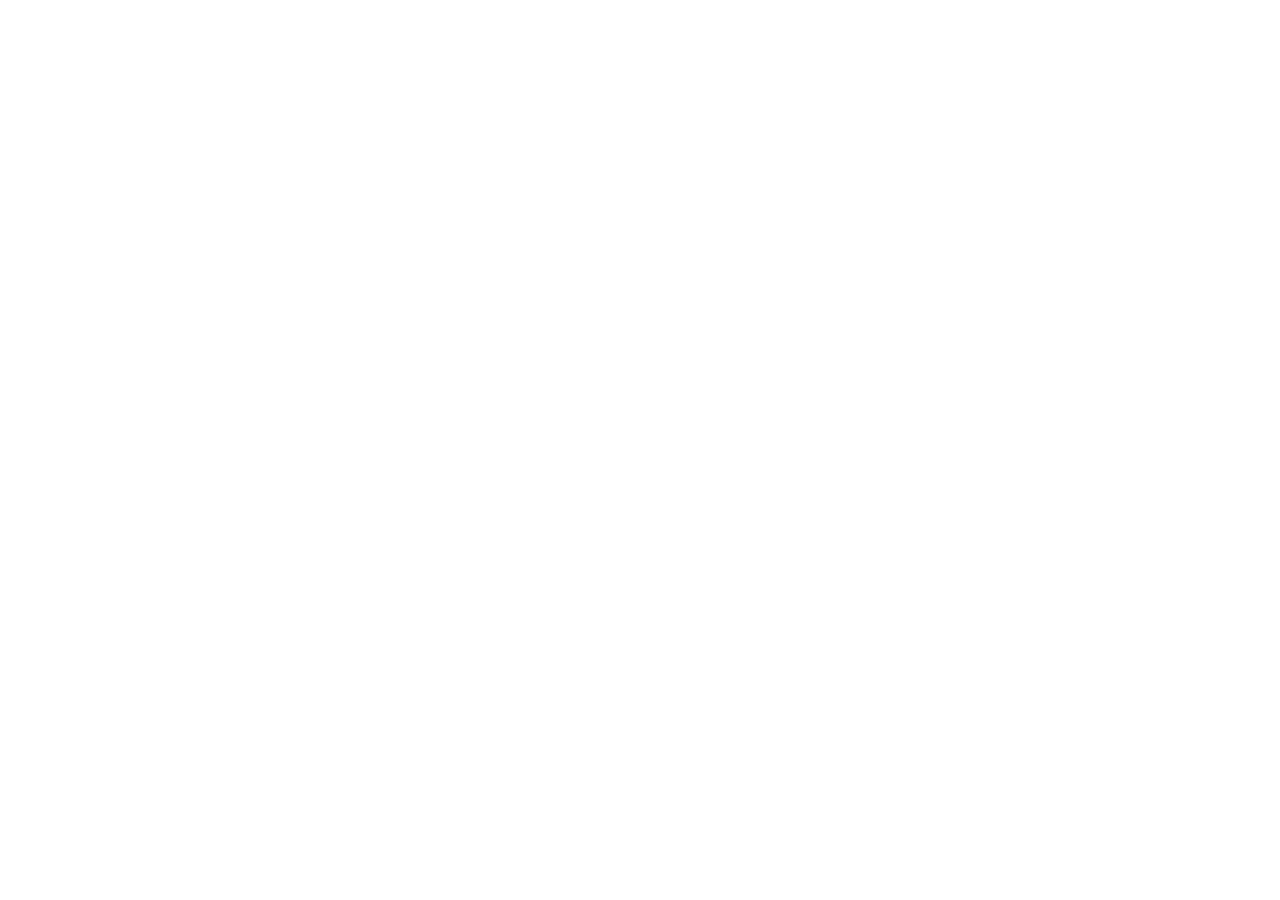
==== index.html @ f45ba1d5 "Enhance video playback and scene structure Updated video element to autoplay and adjusted script for" ====
<!DOCTYPE html>
<html lang="hr">
<head>
    <meta charset="UTF-8" />
    <title>Krapinski neandertalac – temporalni susret – AR demo</title>
    <meta name="viewport" content="width=device-width, initial-scale=1.0">

    <script src="https://aframe.io/releases/1.5.0/aframe.min.js"></script>
    <script src="https://cdn.jsdelivr.net/gh/AR-js-org/AR.js@3.4.5/aframe/build/aframe-ar.min.js"></script>
</head>

<body style="margin: 0; overflow: hidden;">

<a-scene
    embedded
    arjs="sourceType: webcam; debugUIEnabled: false;"
>

    <a-assets>
        <video
            id="neandertalac-video"
            src="Krapinski_neandertalac.mp4"
            preload="auto"
            autoplay
            loop
            muted
            playsinline
            webkit-playsinline>
        </video>
    </a-assets>

    <a-marker
        preset="hiro"
        id="marker"
    >
        <a-video
            src="#neandertalac-video"
            width="2"
            height="1.125"
            position="0 0.5 0"
            rotation="-90 0 0">
        </a-video>
    </a-marker>

    <a-entity camera></a-entity>

</a-scene>

<script>
    var video = document.querySelector('#neandertalac-video');

    function startVideo() {
        video.muted = true;

        var playPromise = video.play();

        if (playPromise !== undefined) {
            playPromise.catch(function(error) {
                console.log('Video play error:', error);
            });
        }
    }

    video.addEventListener('canplay', startVideo);
    video.addEventListener('loadeddata', startVideo);

    window.addEventListener('load', startVideo);

    document.addEventListener('click', startVideo);
    document.addEventListener('touchstart', startVideo, { once: true });
</script>

</body>
</html>
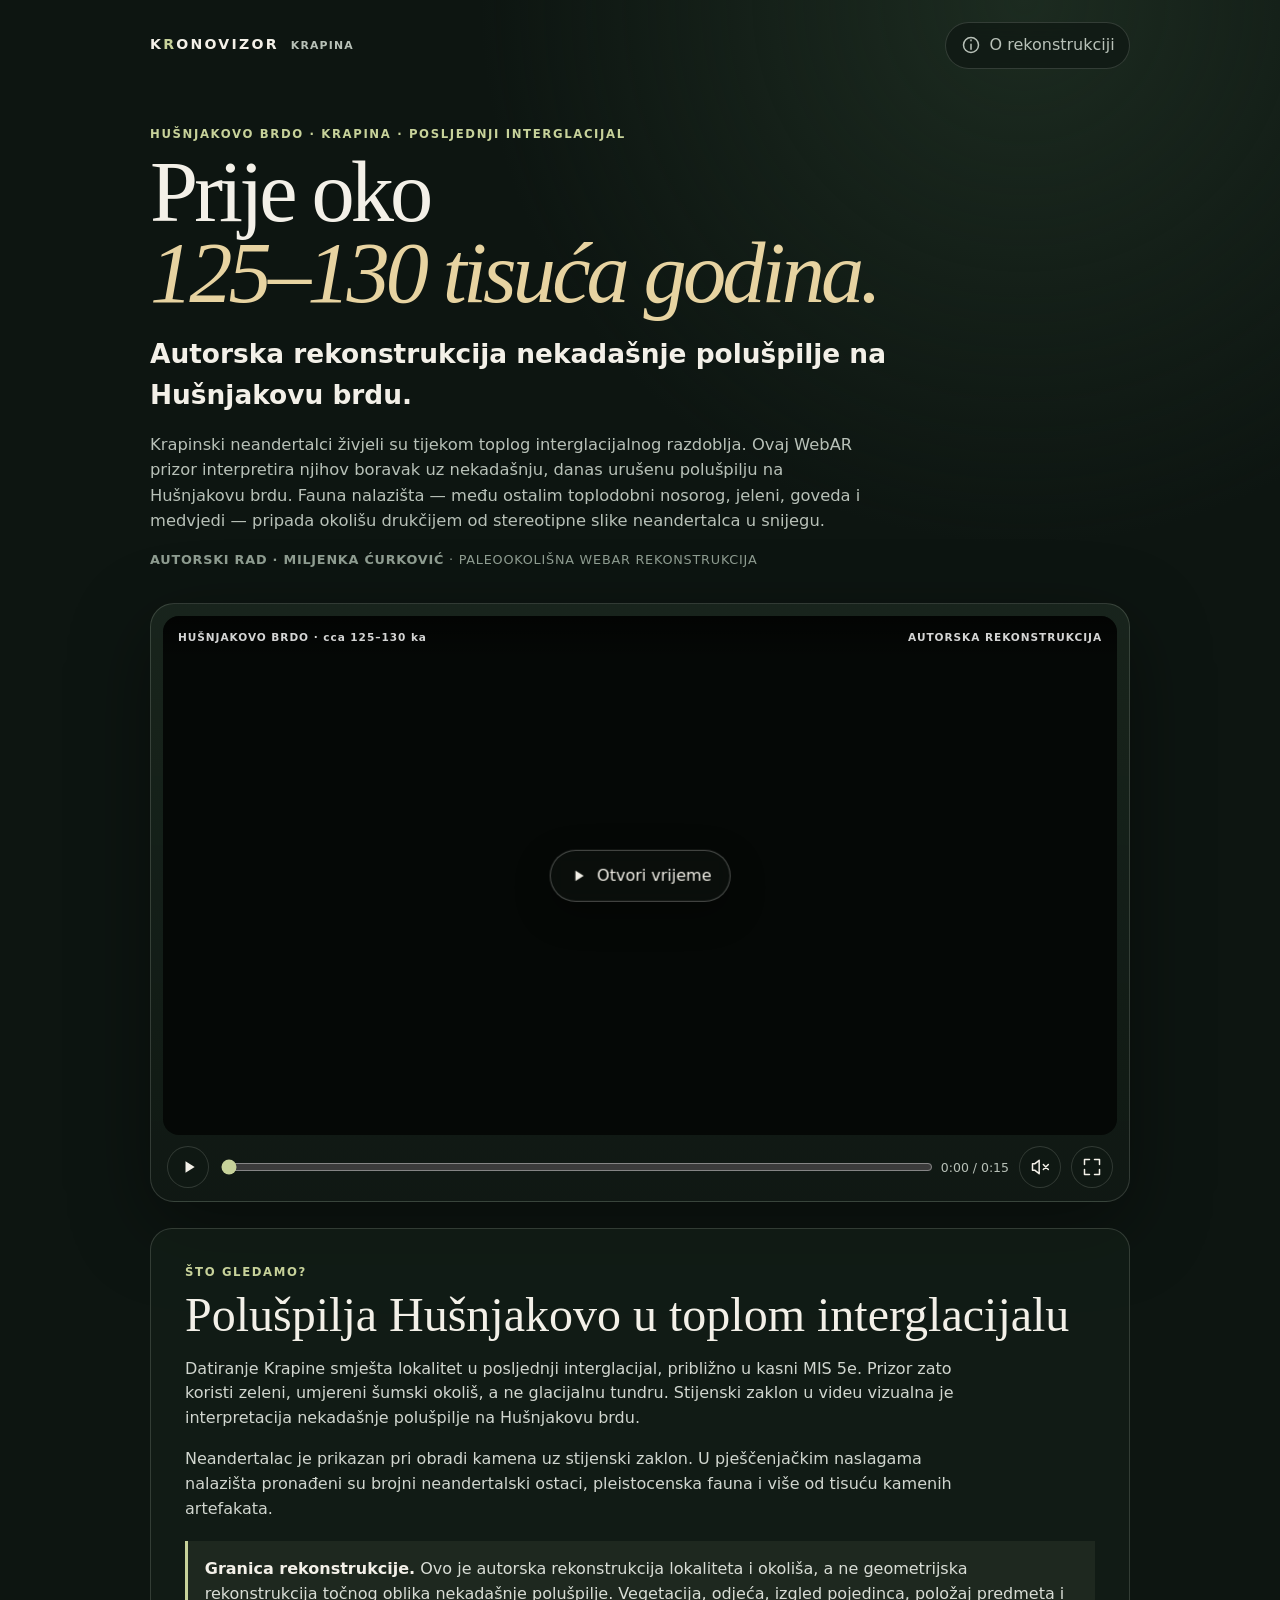
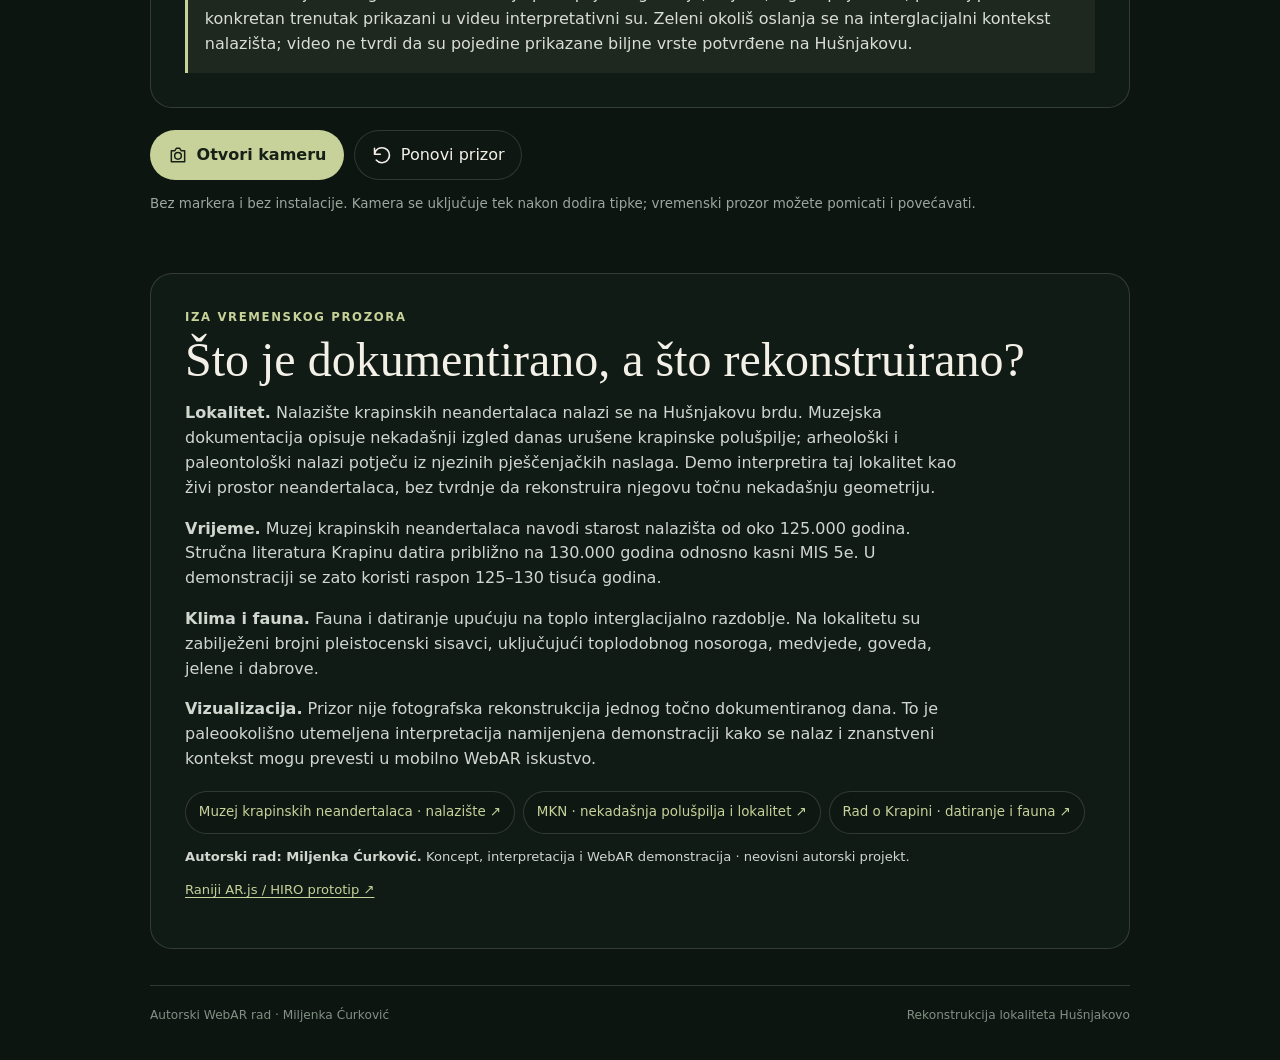
==== commit 36a2dfa1: "Publish markerless Krapina chronovisor with authored site reconstruction" ====
--- a/index.html
+++ b/index.html
@@ -1,111 +1,126 @@
-<!DOCTYPE html>
+<!doctype html>
 <html lang="hr">
 <head>
-    <meta charset="UTF-8" />
-    <title>Krapinski neandertalac – temporalni susret – AR demo</title>
-    <meta name="viewport" content="width=device-width, initial-scale=1.0">
+  <meta charset="utf-8">
+  <meta name="viewport" content="width=device-width, initial-scale=1, viewport-fit=cover">
+  <meta name="theme-color" content="#121b16">
+  <meta name="description" content="Autorska WebAR rekonstrukcija Miljenke Ćurković: nekadašnja polušpilja Hušnjakovo brdo u Krapini prije oko 125–130 tisuća godina, tijekom toplog posljednjeg interglacijala.">
+  <title>Krapinski neandertalac · Kronovizor</title>
+  <link rel="stylesheet" href="./styles.css?v=2">
+  <script defer src="./app.js?v=2"></script>
+</head>
+<body>
+  <svg xmlns="http://www.w3.org/2000/svg" class="icon-defs" aria-hidden="true"><defs>
+    <symbol id="i-play" viewBox="0 0 24 24"><path d="m9 5 11 7-11 7Z"/></symbol>
+    <symbol id="i-pause" viewBox="0 0 24 24"><path d="M8 5v14M16 5v14"/></symbol>
+    <symbol id="i-reset" viewBox="0 0 24 24"><path d="M3 11a9 9 0 1 1 2 7M3 4v7h7"/></symbol>
+    <symbol id="i-camera" viewBox="0 0 24 24"><path d="M4 7h4l2-3h4l2 3h4v13H4Z"/><circle cx="12" cy="13" r="4"/></symbol>
+    <symbol id="i-sound" viewBox="0 0 24 24"><path d="M11 4 6 8H3v8h3l5 4ZM16 8a6 6 0 0 1 0 8m3-11a10 10 0 0 1 0 14"/></symbol>
+    <symbol id="i-mute" viewBox="0 0 24 24"><path d="M11 4 6 8H3v8h3l5 4Zm5 5 6 6m0-6-6 6"/></symbol>
+    <symbol id="i-close" viewBox="0 0 24 24"><path d="m6 6 12 12M6 18 18 6"/></symbol>
+    <symbol id="i-expand" viewBox="0 0 24 24"><path d="M9 3H3v6m12-6h6v6M3 15v6h6m12-6v6h-6"/></symbol>
+    <symbol id="i-info" viewBox="0 0 24 24"><circle cx="12" cy="12" r="9"/><path d="M12 11v6m0-11v1"/></symbol>
+  </defs></svg>
 
-    <script src="https://aframe.io/releases/1.5.0/aframe.min.js"></script>
-    <script src="https://cdn.jsdelivr.net/gh/AR-js-org/AR.js@3.4.5/aframe/build/aframe-ar.min.js"></script>
-</head>
+  <div id="experience">
+    <video id="cameraFeed" playsinline muted autoplay aria-hidden="true" hidden></video>
 
-<body style="margin: 0; overflow: hidden;">
+    <div id="page">
+      <header class="topbar">
+        <a class="wordmark" href="./" aria-label="Kronovizor, početak">K<span>R</span>ONOVIZOR<span class="brand-line">KRAPINA</span></a>
+        <button id="aboutButton" class="quiet" type="button"><svg><use href="#i-info"/></svg><span>O rekonstrukciji</span></button>
+      </header>
 
-<a-scene
-    embedded
-    arjs="sourceType: webcam; debugUIEnabled: false;"
->
+      <main>
+        <section class="intro">
+          <p class="eyebrow">HUŠNJAKOVO BRDO · KRAPINA · POSLJEDNJI INTERGLACIJAL</p>
+          <h1>Prije oko <em>125–130 tisuća godina.</em></h1>
+          <p class="lead">Autorska rekonstrukcija nekadašnje polušpilje na Hušnjakovu brdu.</p>
+          <p class="context">Krapinski neandertalci živjeli su tijekom toplog interglacijalnog razdoblja. Ovaj WebAR prizor interpretira njihov boravak uz nekadašnju, danas urušenu polušpilju na Hušnjakovu brdu. Fauna nalazišta — među ostalim toplodobni nosorog, jeleni, goveda i medvjedi — pripada okolišu drukčijem od stereotipne slike neandertalca u snijegu.</p>
+          <p class="source-line"><strong>Autorski rad · Miljenka Ćurković</strong> · paleookolišna WebAR rekonstrukcija</p>
+        </section>
 
-    <a-assets>
-        <video
-            id="neandertalac-video"
-            src="Krapinski_neandertalac.mp4"
-            preload="auto"
-            autoplay
-            loop
-            muted
-            playsinline
-            webkit-playsinline>
+        <section class="viewer" aria-label="Rekonstrukcijski prizor">
+          <div class="media-frame">
+            <video id="storyVideo" playsinline webkit-playsinline preload="metadata" aria-label="Rekonstrukcijski prizor krapinskog neandertalca uz stijenski zaklon">
+              <source src="./assets/krapina-neandertalac-15s.mp4?v=20260911" type="video/mp4">
+              Vaš preglednik ne može prikazati video. <a href="./assets/krapina-neandertalac-15s.mp4">Otvorite snimku.</a>
+            </video>
+            <div class="frame-top"><span>HUŠNJAKOVO BRDO · cca 125–130 ka</span><span>AUTORSKA REKONSTRUKCIJA</span></div>
+            <button id="bigPlay" class="big-play" type="button" aria-label="Pokreni prizor"><svg><use href="#i-play"/></svg><span>Otvori vrijeme</span></button>
+            <div id="loading" class="loading" hidden>Učitavam prizor…</div>
+          </div>
+
+          <div class="playback">
+            <button id="playButton" class="icon-button" type="button" aria-label="Pokreni"><svg><use href="#i-play"/></svg></button>
+            <label class="sr-only" for="seek">Položaj u snimci</label>
+            <input id="seek" type="range" min="0" max="15.04" value="0" step="0.05">
+            <span id="time" class="time">0:00 / 0:15</span>
+            <button id="soundButton" class="icon-button" type="button" aria-label="Uključi zvuk" aria-pressed="false"><svg><use href="#i-mute"/></svg></button>
+            <button id="fullscreenButton" class="icon-button" type="button" aria-label="Proširi prizor"><svg><use href="#i-expand"/></svg></button>
+          </div>
+        </section>
+
+        <section class="interpretation" aria-label="Interpretacija prizora">
+          <p class="eyebrow">ŠTO GLEDAMO?</p>
+          <h2>Polušpilja Hušnjakovo u toplom interglacijalu</h2>
+          <p>Datiranje Krapine smješta lokalitet u posljednji interglacijal, približno u kasni MIS 5e. Prizor zato koristi zeleni, umjereni šumski okoliš, a ne glacijalnu tundru. Stijenski zaklon u videu vizualna je interpretacija nekadašnje polušpilje na Hušnjakovu brdu.</p>
+          <p>Neandertalac je prikazan pri obradi kamena uz stijenski zaklon. U pješčenjačkim naslagama nalazišta pronađeni su brojni neandertalski ostaci, pleistocenska fauna i više od tisuću kamenih artefakata.</p>
+          <div class="callout"><strong>Granica rekonstrukcije.</strong> Ovo je autorska rekonstrukcija lokaliteta i okoliša, a ne geometrijska rekonstrukcija točnog oblika nekadašnje polušpilje. Vegetacija, odjeća, izgled pojedinca, položaj predmeta i konkretan trenutak prikazani u videu interpretativni su. Zeleni okoliš oslanja se na interglacijalni kontekst nalazišta; video ne tvrdi da su pojedine prikazane biljne vrste potvrđene na Hušnjakovu.</div>
+        </section>
+
+        <div class="actions">
+          <button id="enterAR" class="primary" type="button"><svg><use href="#i-camera"/></svg><span>Otvori kameru</span></button>
+          <button id="replay" class="secondary" type="button"><svg><use href="#i-reset"/></svg><span>Ponovi prizor</span></button>
+        </div>
+        <p class="support-hint">Bez markera i bez instalacije. Kamera se uključuje tek nakon dodira tipke; vremenski prozor možete pomicati i povećavati.</p>
+        <p id="status" class="status" role="status" aria-live="polite"></p>
+
+        <section id="aboutPanel" class="about-panel" aria-labelledby="aboutTitle">
+          <p class="eyebrow">IZA VREMENSKOG PROZORA</p>
+          <h2 id="aboutTitle">Što je dokumentirano, a što rekonstruirano?</h2>
+          <p><strong>Lokalitet.</strong> Nalazište krapinskih neandertalaca nalazi se na Hušnjakovu brdu. Muzejska dokumentacija opisuje nekadašnji izgled danas urušene krapinske polušpilje; arheološki i paleontološki nalazi potječu iz njezinih pješčenjačkih naslaga. Demo interpretira taj lokalitet kao živi prostor neandertalaca, bez tvrdnje da rekonstruira njegovu točnu nekadašnju geometriju.</p>
+          <p><strong>Vrijeme.</strong> Muzej krapinskih neandertalaca navodi starost nalazišta od oko 125.000 godina. Stručna literatura Krapinu datira približno na 130.000 godina odnosno kasni MIS 5e. U demonstraciji se zato koristi raspon 125–130 tisuća godina.</p>
+          <p><strong>Klima i fauna.</strong> Fauna i datiranje upućuju na toplo interglacijalno razdoblje. Na lokalitetu su zabilježeni brojni pleistocenski sisavci, uključujući toplodobnog nosoroga, medvjede, goveda, jelene i dabrove.</p>
+          <p><strong>Vizualizacija.</strong> Prizor nije fotografska rekonstrukcija jednog točno dokumentiranog dana. To je paleookolišno utemeljena interpretacija namijenjena demonstraciji kako se nalaz i znanstveni kontekst mogu prevesti u mobilno WebAR iskustvo.</p>
+          <div class="sources">
+            <a href="https://mkn.mhz.hr/hr/o-muzeju/nalaziste/" target="_blank" rel="noopener noreferrer">Muzej krapinskih neandertalaca · nalazište ↗</a>
+            <a href="https://mkn.mhz.hr/hr/o-muzeju/arhitektura/" target="_blank" rel="noopener noreferrer">MKN · nekadašnja polušpilja i lokalitet ↗</a>
+            <a href="https://journals.plos.org/plosone/article?id=10.1371/journal.pone.0119802" target="_blank" rel="noopener noreferrer">Rad o Krapini · datiranje i fauna ↗</a>
+          </div>
+          <p class="detail-note"><strong>Autorski rad: Miljenka Ćurković.</strong> Koncept, interpretacija i WebAR demonstracija · neovisni autorski projekt.</p>
+          <p class="detail-note"><a href="./legacy-hiro.html">Raniji AR.js / HIRO prototip ↗</a></p>
+        </section>
+      </main>
+
+      <footer><span>Autorski WebAR rad · Miljenka Ćurković</span><span>Rekonstrukcija lokaliteta Hušnjakovo</span></footer>
+    </div>
+
+    <div id="arMode" class="ar-mode" hidden>
+      <div class="ar-top">
+        <div><span class="eyebrow">AUTORSKA REKONSTRUKCIJA · MILJENKA ĆURKOVIĆ</span><p>Hušnjakovo brdo · prozor u posljednji interglacijal</p></div>
+        <button id="exitAR" class="icon-button ar-close" type="button" aria-label="Zatvori kameru"><svg><use href="#i-close"/></svg></button>
+      </div>
+
+      <div id="portal" class="portal" aria-label="Vremenski prozor">
+        <video id="arVideo" playsinline webkit-playsinline preload="metadata" muted>
+          <source src="./assets/krapina-neandertalac-15s.mp4?v=20260911" type="video/mp4">
         </video>
-    </a-assets>
+        <span class="portal-label">HUŠNJAKOVO BRDO · KRAPINA · cca 125–130 ka</span>
+      </div>
 
-    <a-marker
-        preset="hiro"
-        id="marker"
-    >
-        <a-video
-            src="#neandertalac-video"
-            width="2"
-            height="1.125"
-            position="0 0.5 0"
-            rotation="-90 0 0">
-        </a-video>
-    </a-marker>
+      <div class="ar-bottom">
+        <p id="arPrompt" class="ar-prompt">Pomaknite vremenski prozor prstom. Veličinu mijenjajte klizačem ili s dva prsta.</p>
+        <div class="ar-controls">
+          <button id="arPlay" class="icon-button" type="button" aria-label="Pokreni"><svg><use href="#i-play"/></svg></button>
+          <button id="arReplay" class="icon-button" type="button" aria-label="Ponovi"><svg><use href="#i-reset"/></svg></button>
+          <button id="arSound" class="icon-button" type="button" aria-label="Uključi zvuk" aria-pressed="false"><svg><use href="#i-mute"/></svg></button>
+          <label class="scale-control">Veličina<input id="portalScale" type="range" min="0.55" max="1.45" step="0.05" value="1"></label>
+        </div>
+      </div>
+    </div>
+  </div>
 
-    <a-entity camera></a-entity>
-
-</a-scene>
-
-<script>
-    var video = document.querySelector('#neandertalac-video');
-
-    function startVideo() {
-        video.muted = true;
-
-        var playPromise = video.play();
-
-        if (playPromise !== undefined) {
-            playPromise.catch(function(error) {
-                console.log('Video play error:', error);
-            });
-        }
-    }
-
-    video.addEventListener('canplay', startVideo);
-    video.addEventListener('loadeddata', startVideo);
-
-    window.addEventListener('load', startVideo);
-
-    document.addEventListener('click', startVideo);
-    document.addEventListener('touchstart', startVideo, { once: true });
-</script>
-
+  <noscript><p>Za WebAR kronovizor uključite JavaScript. <a href="./assets/krapina-neandertalac-15s.mp4">Video možete pogledati ovdje.</a></p></noscript>
 </body>
 </html>
-
-
-
-
-
-
-
-
-
-
-
-
-
-
-
-
-
-
-
-
-    
-
-
-
-
-
-
-
-
-
-
-
-
-
-
-
-
--- a/styles.css
+++ b/styles.css
@@ -0,0 +1,52 @@
+:root{
+  color-scheme:dark;
+  --bg:#0d1511;
+  --panel:#142019;
+  --panel2:#19271f;
+  --text:#f3f0e8;
+  --muted:#b8c1b8;
+  --line:rgba(231,235,225,.16);
+  --accent:#c7d29a;
+  --accent2:#e7d3a1;
+  --shadow:0 24px 80px rgba(0,0,0,.4);
+  --portal-x:0px;
+  --portal-y:0px;
+  --portal-scale:1;
+}
+*{box-sizing:border-box}
+html{scroll-behavior:smooth;background:var(--bg)}
+body{margin:0;background:radial-gradient(circle at 80% 0%,#1c2b20 0,transparent 34rem),var(--bg);color:var(--text);font-family:Inter,ui-sans-serif,system-ui,-apple-system,BlinkMacSystemFont,"Segoe UI",sans-serif;line-height:1.55}
+button,input{font:inherit}
+button,a{touch-action:manipulation}
+a{color:inherit}
+.icon-defs{position:absolute;width:0;height:0;overflow:hidden}
+#page{min-height:100dvh}
+.topbar,main,footer{width:min(980px,calc(100% - 32px));margin-inline:auto}
+.topbar{display:flex;align-items:center;justify-content:space-between;padding:22px 0 8px}
+.wordmark{display:inline-flex;align-items:baseline;gap:0;text-decoration:none;font-weight:850;letter-spacing:.16em;font-size:.88rem}.wordmark>span{color:var(--accent)}.brand-line{margin-left:.75rem!important;font-weight:600!important;letter-spacing:.11em!important;color:var(--muted)!important;font-size:.68rem}
+button{border:0;color:var(--text);cursor:pointer}
+.quiet,.secondary,.primary,.icon-button{display:inline-flex;align-items:center;justify-content:center;gap:.55rem;border:1px solid var(--line);border-radius:999px;background:rgba(16,25,20,.78);backdrop-filter:blur(10px)}
+.quiet{padding:.62rem .9rem;color:var(--muted)}
+button svg{width:20px;height:20px;fill:none;stroke:currentColor;stroke-width:1.8;stroke-linecap:round;stroke-linejoin:round}.big-play svg,#playButton svg,#arPlay svg{fill:currentColor;stroke:none}
+main{padding:48px 0 36px}
+.intro{max-width:780px;margin-bottom:34px}.eyebrow{margin:0 0 9px;font-size:.73rem;font-weight:800;letter-spacing:.14em;color:var(--accent)}
+h1{font-family:Georgia,"Times New Roman",serif;font-size:clamp(2.55rem,8vw,5.4rem);line-height:.94;letter-spacing:-.045em;margin:.04em 0 .23em;font-weight:500}h1 em{display:block;color:var(--accent2);font-weight:400}
+.lead{font-size:clamp(1.2rem,3vw,1.65rem);margin:.5rem 0 .55rem;font-weight:650}.context{max-width:730px;color:var(--muted);font-size:1.02rem}.source-line{font-size:.8rem;color:#8e9c90;letter-spacing:.06em;text-transform:uppercase}
+.viewer{background:linear-gradient(180deg,rgba(27,40,31,.82),rgba(16,25,20,.92));border:1px solid var(--line);border-radius:24px;padding:12px;box-shadow:var(--shadow)}
+.media-frame{position:relative;aspect-ratio:960/522;overflow:hidden;border-radius:16px;background:#050806}.media-frame>video{width:100%;height:100%;object-fit:cover;display:block}.frame-top{position:absolute;inset:0 0 auto;display:flex;justify-content:space-between;padding:13px 15px;font-size:.66rem;font-weight:800;letter-spacing:.09em;color:rgba(255,255,255,.83);background:linear-gradient(180deg,rgba(0,0,0,.54),transparent)}
+.big-play{position:absolute;left:50%;top:50%;transform:translate(-50%,-50%);display:flex;align-items:center;gap:.65rem;background:rgba(12,18,14,.76);border:1px solid rgba(255,255,255,.28);border-radius:999px;padding:.8rem 1.12rem;box-shadow:0 12px 35px rgba(0,0,0,.35);backdrop-filter:blur(10px)}.big-play svg{width:18px;height:18px}.loading{position:absolute;left:14px;bottom:12px;background:rgba(0,0,0,.58);padding:.4rem .7rem;border-radius:999px;font-size:.75rem}
+.playback{display:grid;grid-template-columns:auto 1fr auto auto auto;gap:10px;align-items:center;padding:11px 4px 1px}.icon-button{width:42px;height:42px;padding:0}.time{font-variant-numeric:tabular-nums;color:var(--muted);font-size:.78rem;white-space:nowrap}input[type=range]{accent-color:var(--accent);width:100%}
+.interpretation,.about-panel{margin-top:26px;background:rgba(20,32,25,.68);border:1px solid var(--line);border-radius:22px;padding:clamp(20px,4vw,34px)}.interpretation h2,.about-panel h2{font-family:Georgia,"Times New Roman",serif;font-weight:500;font-size:clamp(1.85rem,5vw,3rem);line-height:1.05;margin:.15rem 0 1rem}.interpretation p,.about-panel p{max-width:780px}.interpretation p:not(.eyebrow),.about-panel p:not(.eyebrow){color:#d1d6cf}
+.callout{margin-top:1.25rem;padding:1rem 1.05rem;border-left:3px solid var(--accent);background:rgba(199,210,154,.07);color:#d9ddd6}.callout strong{color:var(--text)}
+.actions{display:flex;gap:10px;flex-wrap:wrap;margin-top:22px}.primary,.secondary{min-height:48px;padding:.75rem 1.05rem}.primary{background:var(--accent);color:#172016;border-color:transparent;font-weight:800}.secondary{color:var(--text)}.support-hint,.status{color:#9ca79d;font-size:.84rem}.status{min-height:1.4em}
+.sources{display:flex;flex-wrap:wrap;gap:8px;margin-top:1.2rem}.sources a,.detail-note a{color:var(--accent);text-underline-offset:3px}.sources a{display:inline-flex;padding:.62rem .8rem;border:1px solid var(--line);border-radius:999px;text-decoration:none;background:rgba(0,0,0,.14);font-size:.84rem}.detail-note{font-size:.82rem}
+footer{display:flex;justify-content:space-between;gap:12px;border-top:1px solid var(--line);padding:20px 0 36px;color:#829084;font-size:.76rem}
+.sr-only{position:absolute;width:1px;height:1px;padding:0;margin:-1px;overflow:hidden;clip:rect(0,0,0,0);white-space:nowrap;border:0}
+
+#cameraFeed{position:fixed;inset:0;z-index:40;width:100%;height:100%;object-fit:cover;display:block;background:#000}#cameraFeed[hidden]{display:none}.ar-mode{position:fixed;inset:0;z-index:41;overflow:hidden;background:transparent}.ar-top,.ar-bottom{position:absolute;z-index:44;left:0;right:0;padding:max(15px,env(safe-area-inset-top)) 16px 14px;display:flex;justify-content:space-between;align-items:flex-start;pointer-events:none}.ar-top{top:0;background:linear-gradient(180deg,rgba(0,0,0,.67),transparent)}.ar-top>*{pointer-events:auto}.ar-top p{margin:.1rem 0;font-size:.84rem;color:rgba(255,255,255,.82)}.ar-close{background:rgba(0,0,0,.46);border-color:rgba(255,255,255,.26)}
+.portal{position:absolute;z-index:42;left:50%;top:48%;width:min(86vw,680px);aspect-ratio:960/522;transform:translate(calc(-50% + var(--portal-x)),calc(-50% + var(--portal-y))) scale(var(--portal-scale));transform-origin:center;border-radius:20px;overflow:hidden;border:1px solid rgba(255,255,255,.5);box-shadow:0 25px 80px rgba(0,0,0,.55);touch-action:none;background:#050806}.portal video{width:100%;height:100%;object-fit:cover;display:block}.portal:after{content:"";position:absolute;inset:0;box-shadow:inset 0 0 30px rgba(0,0,0,.28);pointer-events:none}.portal-label{position:absolute;left:10px;top:9px;padding:.28rem .48rem;border-radius:999px;background:rgba(0,0,0,.45);font-size:.62rem;font-weight:800;letter-spacing:.08em;pointer-events:none}
+.ar-bottom{bottom:0;top:auto;display:block;padding:14px 16px max(18px,env(safe-area-inset-bottom));background:linear-gradient(0deg,rgba(0,0,0,.78),transparent);pointer-events:none}.ar-prompt{width:min(720px,100%);margin:0 auto 10px;color:rgba(255,255,255,.88);font-size:.82rem;text-align:center}.ar-controls{width:min(720px,100%);margin:auto;display:flex;align-items:center;gap:9px;pointer-events:auto}.ar-controls .icon-button{background:rgba(0,0,0,.48);border-color:rgba(255,255,255,.25);flex:0 0 auto}.scale-control{display:flex;align-items:center;gap:8px;margin-left:auto;padding:.55rem .75rem;border:1px solid rgba(255,255,255,.23);border-radius:999px;background:rgba(0,0,0,.46);font-size:.74rem;color:#fff}.scale-control input{width:100px}
+body.ar-active{overflow:hidden}body.ar-active #page{visibility:hidden}.expanded .media-frame{position:fixed;z-index:60;inset:0;border-radius:0;aspect-ratio:auto;background:#000}.expanded .media-frame video{object-fit:contain}.expanded .frame-top{padding-top:max(15px,env(safe-area-inset-top))}
+
+@media(max-width:620px){.topbar,main,footer{width:min(100% - 22px,980px)}.topbar{padding-top:14px}.quiet span{display:none}.brand-line{display:none}main{padding-top:30px}.viewer{border-radius:18px;padding:7px}.media-frame{border-radius:13px}.playback{grid-template-columns:auto 1fr auto auto}.time{display:none}.interpretation,.about-panel{border-radius:18px;padding:19px}.context{font-size:.96rem}footer{flex-direction:column}.portal{top:46%;width:94vw}.scale-control{flex:1}.scale-control input{width:100%}.ar-controls{gap:7px}}
+@media(prefers-reduced-motion:reduce){html{scroll-behavior:auto}*{animation:none!important;transition:none!important}}
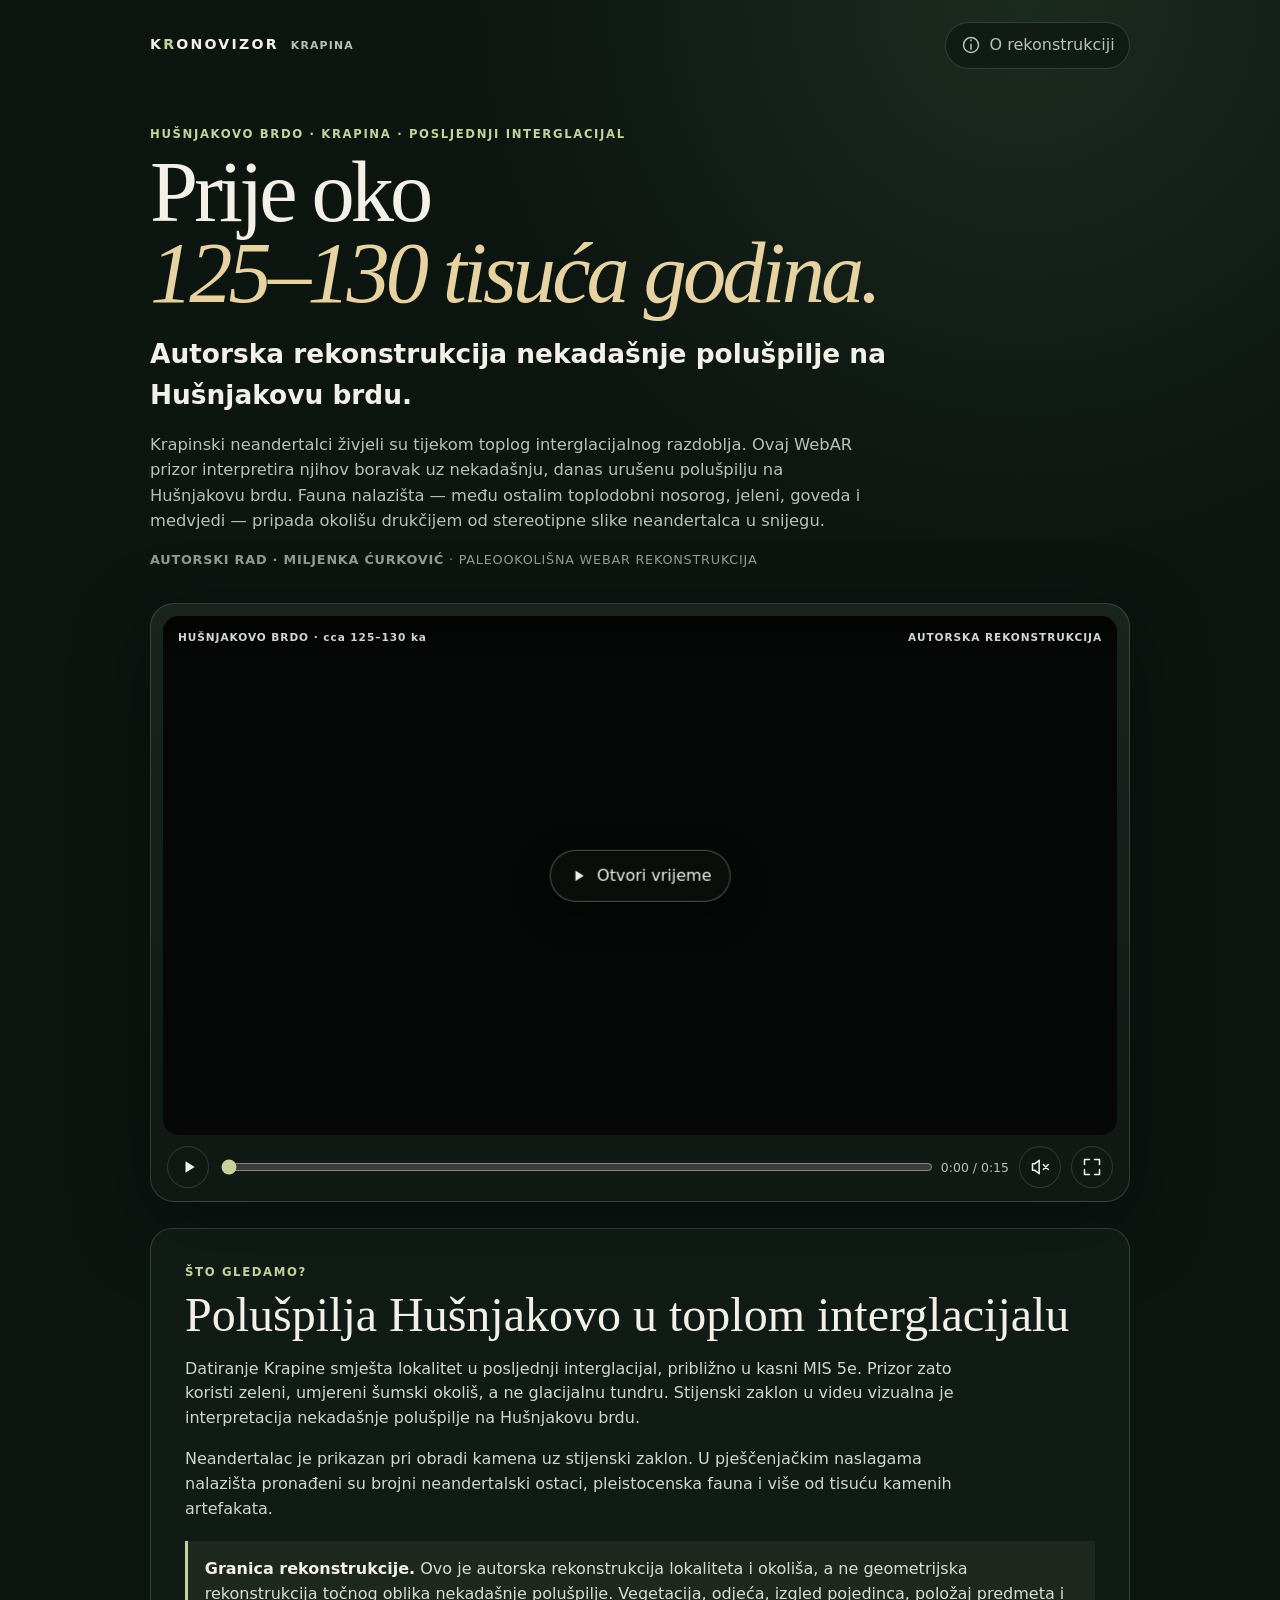
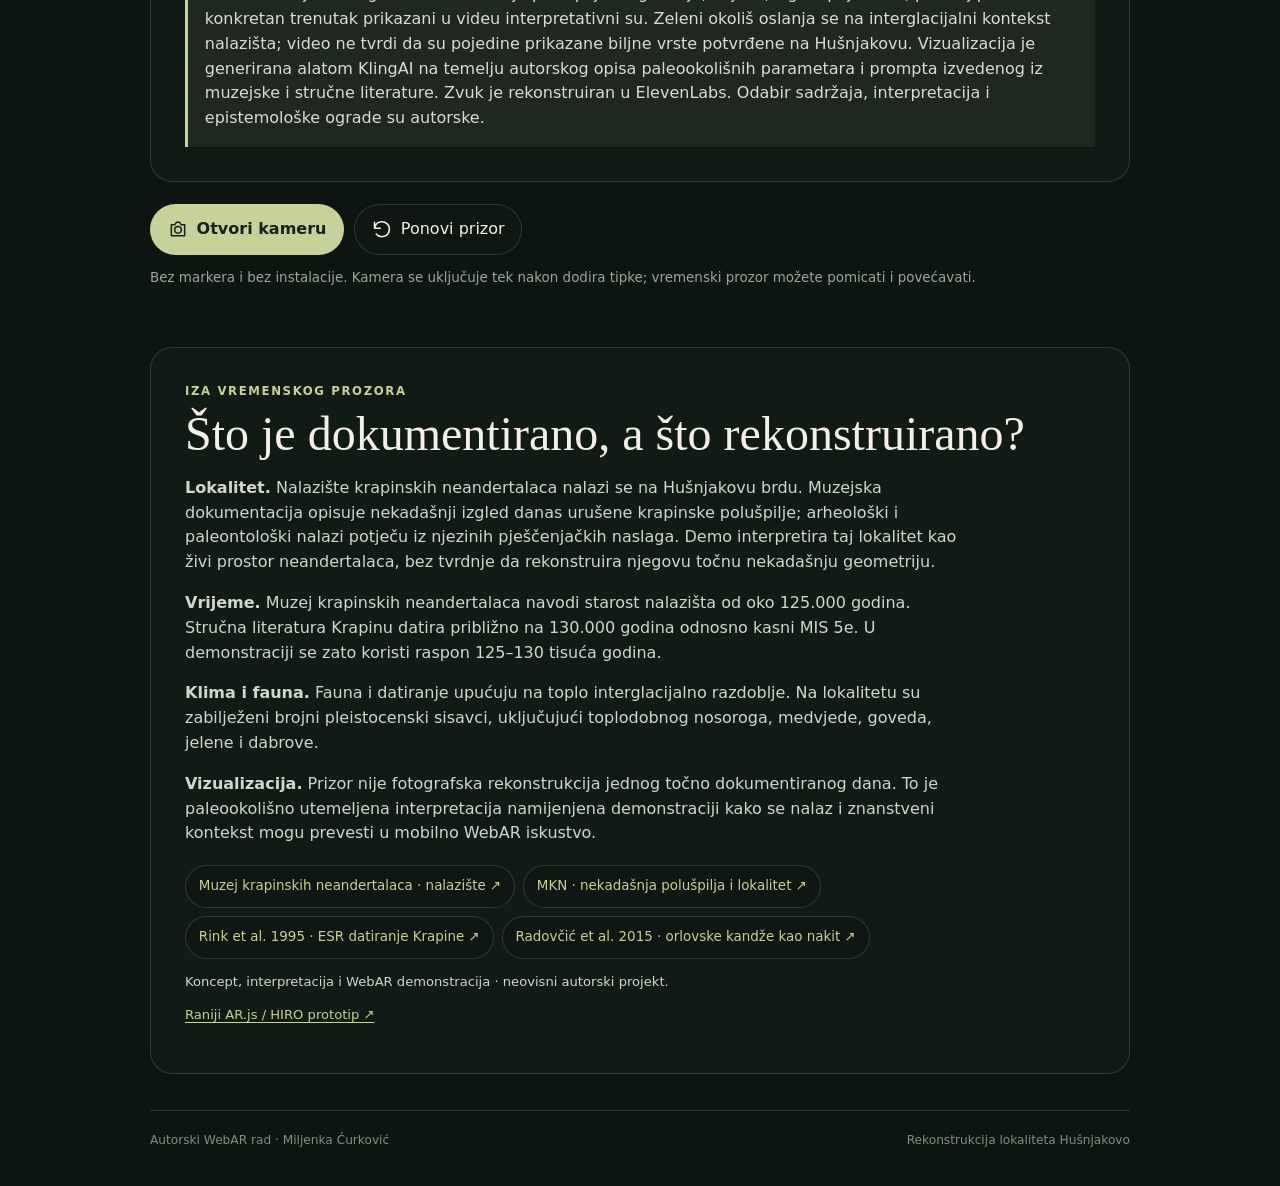
==== commit 8919b395: "Correct Krapina sources, add AI disclosure, and reduce repeated authorship labels" ====
--- a/index.html
+++ b/index.html
@@ -4,7 +4,7 @@
   <meta charset="utf-8">
   <meta name="viewport" content="width=device-width, initial-scale=1, viewport-fit=cover">
   <meta name="theme-color" content="#121b16">
-  <meta name="description" content="Autorska WebAR rekonstrukcija Miljenke Ćurković: nekadašnja polušpilja Hušnjakovo brdo u Krapini prije oko 125–130 tisuća godina, tijekom toplog posljednjeg interglacijala.">
+  <meta name="description" content="WebAR rekonstrukcija nekadašnje polušpilje Hušnjakovo brdo u Krapini prije oko 125–130 tisuća godina, tijekom toplog posljednjeg interglacijala.">
   <title>Krapinski neandertalac · Kronovizor</title>
   <link rel="stylesheet" href="./styles.css?v=2">
   <script defer src="./app.js?v=2"></script>
@@ -66,7 +66,7 @@
           <h2>Polušpilja Hušnjakovo u toplom interglacijalu</h2>
           <p>Datiranje Krapine smješta lokalitet u posljednji interglacijal, približno u kasni MIS 5e. Prizor zato koristi zeleni, umjereni šumski okoliš, a ne glacijalnu tundru. Stijenski zaklon u videu vizualna je interpretacija nekadašnje polušpilje na Hušnjakovu brdu.</p>
           <p>Neandertalac je prikazan pri obradi kamena uz stijenski zaklon. U pješčenjačkim naslagama nalazišta pronađeni su brojni neandertalski ostaci, pleistocenska fauna i više od tisuću kamenih artefakata.</p>
-          <div class="callout"><strong>Granica rekonstrukcije.</strong> Ovo je autorska rekonstrukcija lokaliteta i okoliša, a ne geometrijska rekonstrukcija točnog oblika nekadašnje polušpilje. Vegetacija, odjeća, izgled pojedinca, položaj predmeta i konkretan trenutak prikazani u videu interpretativni su. Zeleni okoliš oslanja se na interglacijalni kontekst nalazišta; video ne tvrdi da su pojedine prikazane biljne vrste potvrđene na Hušnjakovu.</div>
+          <div class="callout"><strong>Granica rekonstrukcije.</strong> Ovo je autorska rekonstrukcija lokaliteta i okoliša, a ne geometrijska rekonstrukcija točnog oblika nekadašnje polušpilje. Vegetacija, odjeća, izgled pojedinca, položaj predmeta i konkretan trenutak prikazani u videu interpretativni su. Zeleni okoliš oslanja se na interglacijalni kontekst nalazišta; video ne tvrdi da su pojedine prikazane biljne vrste potvrđene na Hušnjakovu. Vizualizacija je generirana alatom KlingAI na temelju autorskog opisa paleookolišnih parametara i prompta izvedenog iz muzejske i stručne literature. Zvuk je rekonstruiran u ElevenLabs. Odabir sadržaja, interpretacija i epistemološke ograde su autorske.</div>
         </section>
 
         <div class="actions">
@@ -86,9 +86,10 @@
           <div class="sources">
             <a href="https://mkn.mhz.hr/hr/o-muzeju/nalaziste/" target="_blank" rel="noopener noreferrer">Muzej krapinskih neandertalaca · nalazište ↗</a>
             <a href="https://mkn.mhz.hr/hr/o-muzeju/arhitektura/" target="_blank" rel="noopener noreferrer">MKN · nekadašnja polušpilja i lokalitet ↗</a>
-            <a href="https://journals.plos.org/plosone/article?id=10.1371/journal.pone.0119802" target="_blank" rel="noopener noreferrer">Rad o Krapini · datiranje i fauna ↗</a>
+            <a href="https://doi.org/10.1038/378024a0" target="_blank" rel="noopener noreferrer">Rink et al. 1995 · ESR datiranje Krapine ↗</a>
+            <a href="https://journals.plos.org/plosone/article?id=10.1371/journal.pone.0119802" target="_blank" rel="noopener noreferrer">Radovčić et al. 2015 · orlovske kandže kao nakit ↗</a>
           </div>
-          <p class="detail-note"><strong>Autorski rad: Miljenka Ćurković.</strong> Koncept, interpretacija i WebAR demonstracija · neovisni autorski projekt.</p>
+          <p class="detail-note">Koncept, interpretacija i WebAR demonstracija · neovisni autorski projekt.</p>
           <p class="detail-note"><a href="./legacy-hiro.html">Raniji AR.js / HIRO prototip ↗</a></p>
         </section>
       </main>
@@ -98,7 +99,7 @@
 
     <div id="arMode" class="ar-mode" hidden>
       <div class="ar-top">
-        <div><span class="eyebrow">AUTORSKA REKONSTRUKCIJA · MILJENKA ĆURKOVIĆ</span><p>Hušnjakovo brdo · prozor u posljednji interglacijal</p></div>
+        <div><span class="eyebrow">AUTORSKA REKONSTRUKCIJA</span><p>Hušnjakovo brdo · prozor u posljednji interglacijal</p></div>
         <button id="exitAR" class="icon-button ar-close" type="button" aria-label="Zatvori kameru"><svg><use href="#i-close"/></svg></button>
       </div>
 
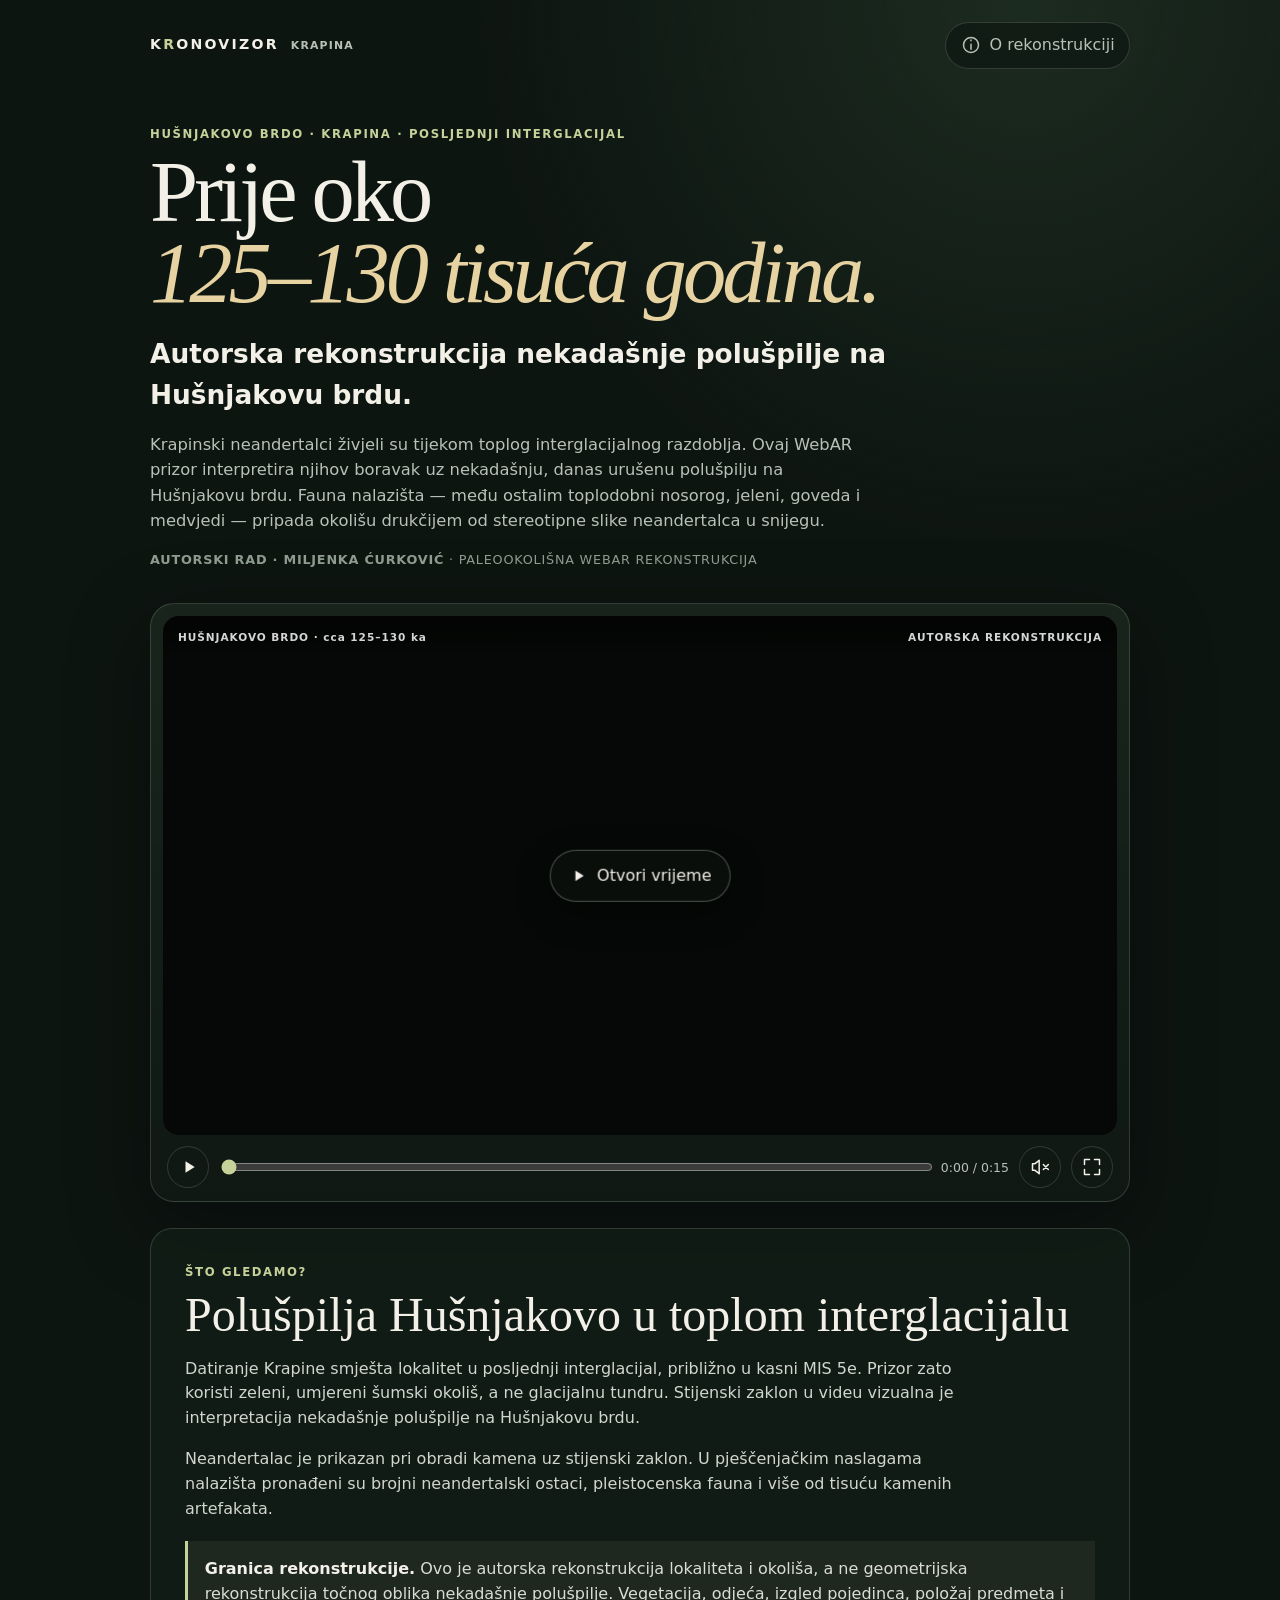
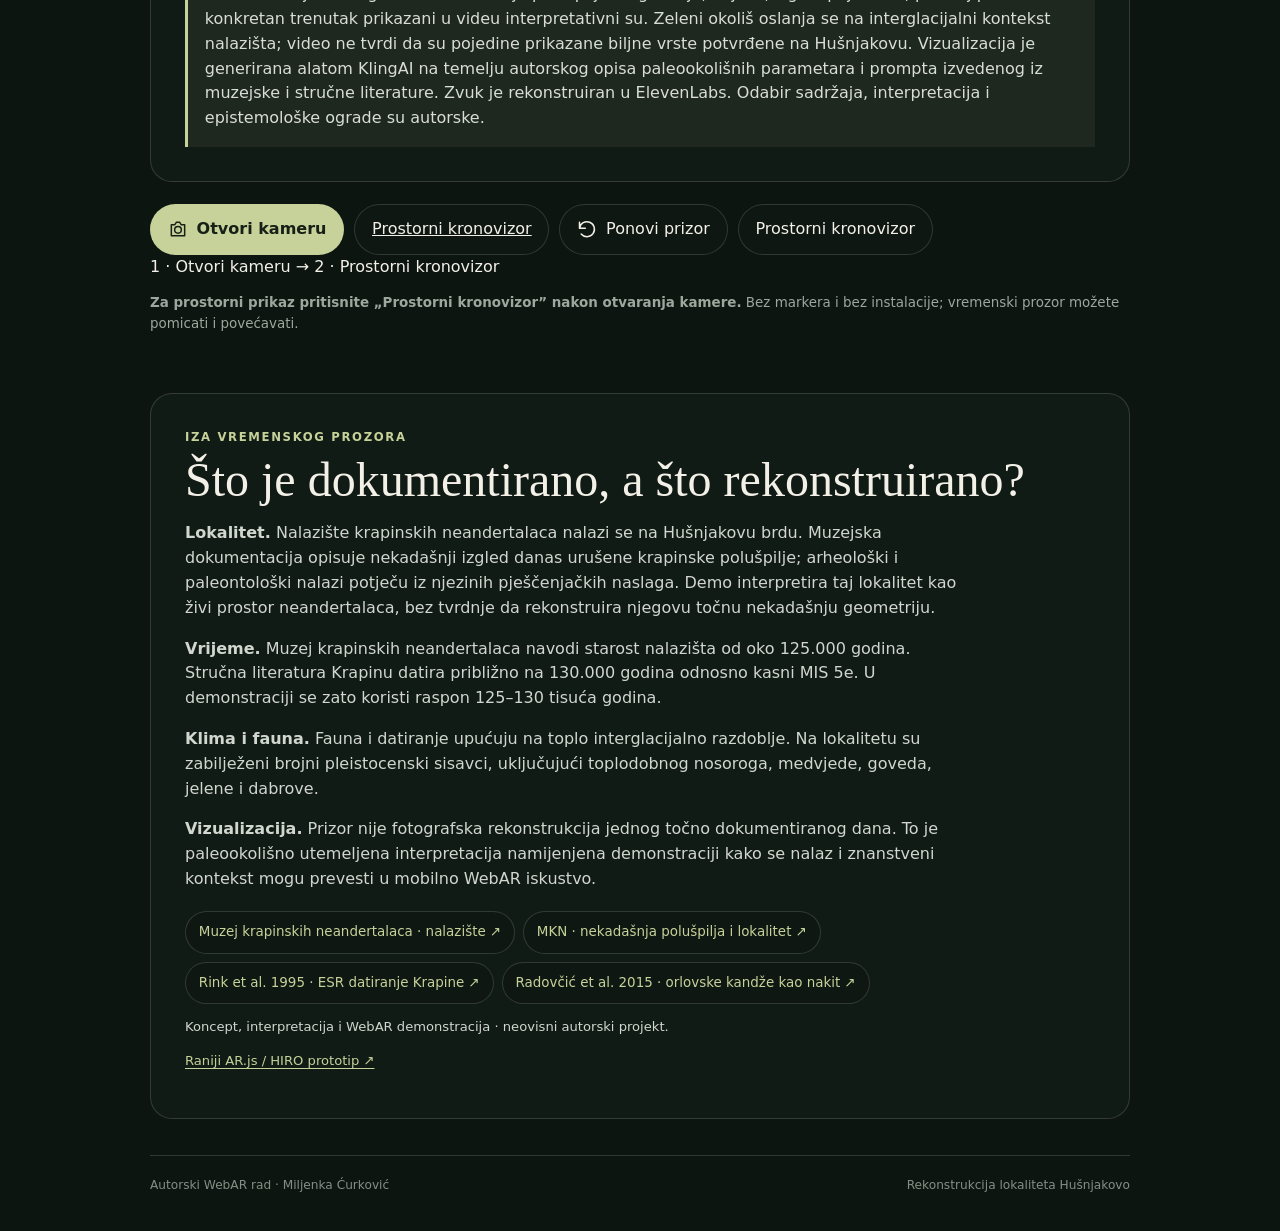
==== commit 3e2ebce0: "Add spatial mode guidance and in-camera switch" ====
--- a/index.html
+++ b/index.html
@@ -6,8 +6,8 @@
   <meta name="theme-color" content="#121b16">
   <meta name="description" content="WebAR rekonstrukcija nekadašnje polušpilje Hušnjakovo brdo u Krapini prije oko 125–130 tisuća godina, tijekom toplog posljednjeg interglacijala.">
   <title>Krapinski neandertalac · Kronovizor</title>
-  <link rel="stylesheet" href="./styles.css?v=2">
-  <script defer src="./app.js?v=2"></script>
+  <link rel="stylesheet" href="./styles.css?v=3">
+  <script defer src="./app.js?v=3"></script>
 </head>
 <body>
   <svg xmlns="http://www.w3.org/2000/svg" class="icon-defs" aria-hidden="true"><defs>
@@ -71,9 +71,15 @@
 
         <div class="actions">
           <button id="enterAR" class="primary" type="button"><svg><use href="#i-camera"/></svg><span>Otvori kameru</span></button>
+          <a id="spatialLink" class="secondary" href="./spatial-v2.html">Prostorni kronovizor</a>
           <button id="replay" class="secondary" type="button"><svg><use href="#i-reset"/></svg><span>Ponovi prizor</span></button>
         </div>
-        <p class="support-hint">Bez markera i bez instalacije. Kamera se uključuje tek nakon dodira tipke; vremenski prozor možete pomicati i povećavati.</p>
+        <div class="mode-guide" aria-label="Kako prijeći u prostorni prikaz">
+          <span class="guide-step">1 · Otvori kameru</span>
+          <span class="guide-arrow" aria-hidden="true">→</span>
+          <span class="guide-step">2 · Prostorni kronovizor</span>
+        </div>
+        <p class="support-hint"><strong>Za prostorni prikaz pritisnite „Prostorni kronovizor” nakon otvaranja kamere.</strong> Bez markera i bez instalacije; vremenski prozor možete pomicati i povećavati.</p>
         <p id="status" class="status" role="status" aria-live="polite"></p>
 
         <section id="aboutPanel" class="about-panel" aria-labelledby="aboutTitle">
@@ -111,7 +117,12 @@
       </div>
 
       <div class="ar-bottom">
-        <p id="arPrompt" class="ar-prompt">Pomaknite vremenski prozor prstom. Veličinu mijenjajte klizačem ili s dva prsta.</p>
+        <div class="ar-mode-switch">
+          <span>Vremenski prozor</span>
+          <span aria-hidden="true">→</span>
+          <a href="./spatial-v2.html">Prostorni kronovizor</a>
+        </div>
+        <p id="arPrompt" class="ar-prompt">Pomaknite vremenski prozor prstom. Za prostorni prikaz odaberite „Prostorni kronovizor”.</p>
         <div class="ar-controls">
           <button id="arPlay" class="icon-button" type="button" aria-label="Pokreni"><svg><use href="#i-play"/></svg></button>
           <button id="arReplay" class="icon-button" type="button" aria-label="Ponovi"><svg><use href="#i-reset"/></svg></button>
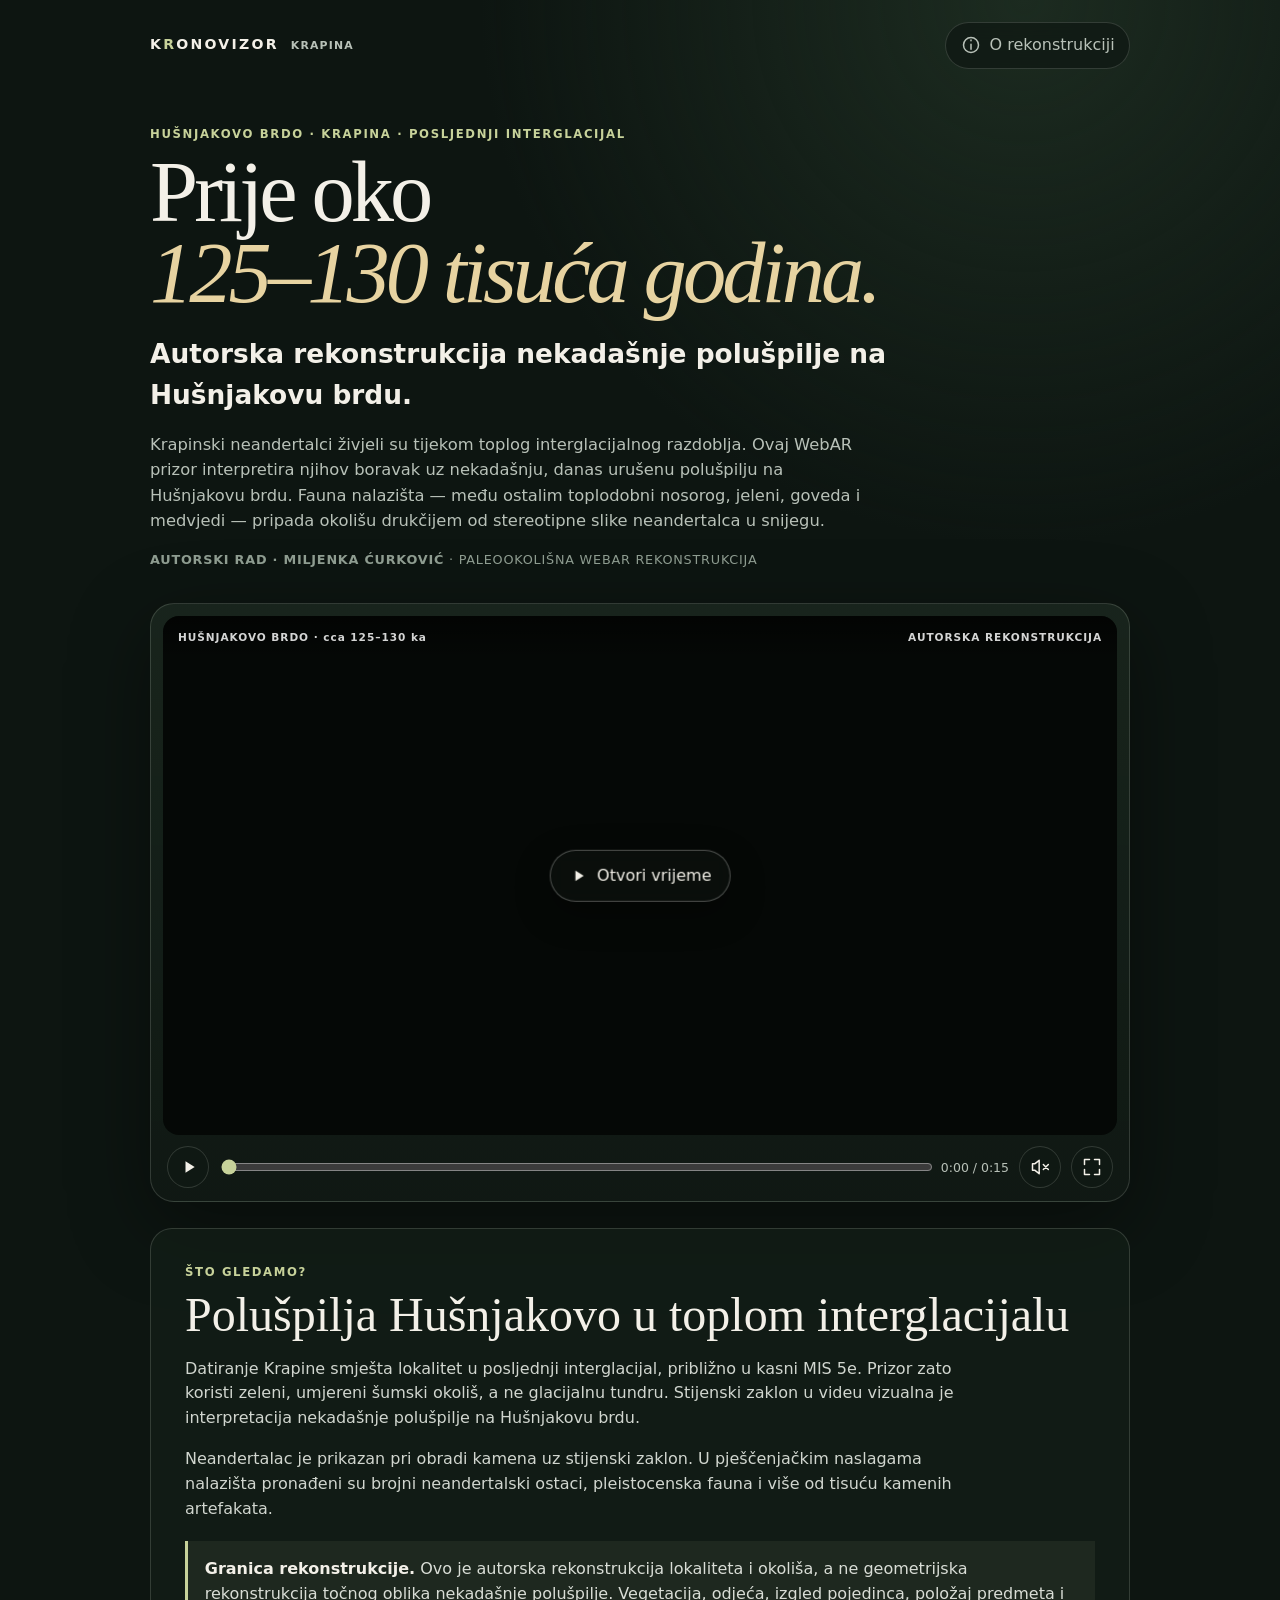
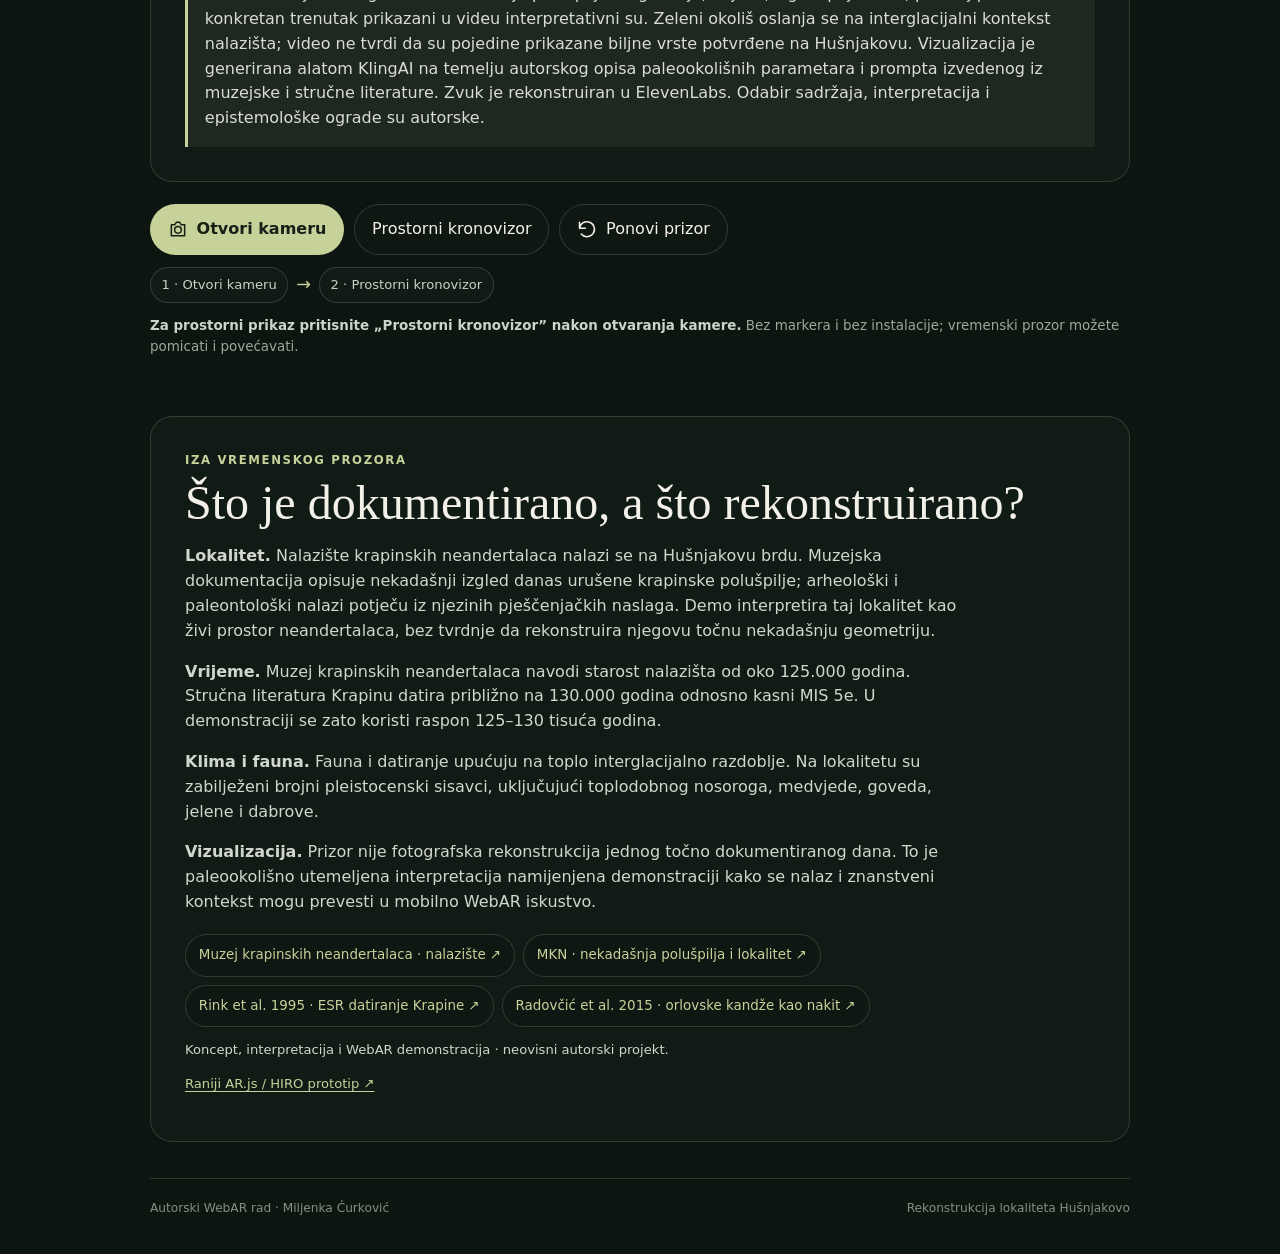
==== commit 5f7b6e33: "Bust stylesheet cache for hidden overlay fix" ====
--- a/index.html
+++ b/index.html
@@ -6,7 +6,7 @@
   <meta name="theme-color" content="#121b16">
   <meta name="description" content="WebAR rekonstrukcija nekadašnje polušpilje Hušnjakovo brdo u Krapini prije oko 125–130 tisuća godina, tijekom toplog posljednjeg interglacijala.">
   <title>Krapinski neandertalac · Kronovizor</title>
-  <link rel="stylesheet" href="./styles.css?v=3">
+  <link rel="stylesheet" href="./styles.css?v=4">
   <script defer src="./app.js?v=3"></script>
 </head>
 <body>
--- a/styles.css
+++ b/styles.css
@@ -14,6 +14,7 @@
   --portal-scale:1;
 }
 *{box-sizing:border-box}
+[hidden]{display:none!important}
 html{scroll-behavior:smooth;background:var(--bg)}
 body{margin:0;background:radial-gradient(circle at 80% 0%,#1c2b20 0,transparent 34rem),var(--bg);color:var(--text);font-family:Inter,ui-sans-serif,system-ui,-apple-system,BlinkMacSystemFont,"Segoe UI",sans-serif;line-height:1.55}
 button,input{font:inherit}
@@ -38,15 +39,16 @@
 .playback{display:grid;grid-template-columns:auto 1fr auto auto auto;gap:10px;align-items:center;padding:11px 4px 1px}.icon-button{width:42px;height:42px;padding:0}.time{font-variant-numeric:tabular-nums;color:var(--muted);font-size:.78rem;white-space:nowrap}input[type=range]{accent-color:var(--accent);width:100%}
 .interpretation,.about-panel{margin-top:26px;background:rgba(20,32,25,.68);border:1px solid var(--line);border-radius:22px;padding:clamp(20px,4vw,34px)}.interpretation h2,.about-panel h2{font-family:Georgia,"Times New Roman",serif;font-weight:500;font-size:clamp(1.85rem,5vw,3rem);line-height:1.05;margin:.15rem 0 1rem}.interpretation p,.about-panel p{max-width:780px}.interpretation p:not(.eyebrow),.about-panel p:not(.eyebrow){color:#d1d6cf}
 .callout{margin-top:1.25rem;padding:1rem 1.05rem;border-left:3px solid var(--accent);background:rgba(199,210,154,.07);color:#d9ddd6}.callout strong{color:var(--text)}
-.actions{display:flex;gap:10px;flex-wrap:wrap;margin-top:22px}.primary,.secondary{min-height:48px;padding:.75rem 1.05rem}.primary{background:var(--accent);color:#172016;border-color:transparent;font-weight:800}.secondary{color:var(--text)}.support-hint,.status{color:#9ca79d;font-size:.84rem}.status{min-height:1.4em}
+.actions{display:flex;gap:10px;flex-wrap:wrap;margin-top:22px}.primary,.secondary{min-height:48px;padding:.75rem 1.05rem;text-decoration:none}.primary{background:var(--accent);color:#172016;border-color:transparent;font-weight:800}.secondary{color:var(--text)}.support-hint,.status{color:#9ca79d;font-size:.84rem}.support-hint strong{color:#cbd4c8;font-weight:700}.status{min-height:1.4em}
+.mode-guide{display:flex;align-items:center;gap:8px;flex-wrap:wrap;margin-top:12px;color:#c9d0c8;font-size:.82rem}.guide-step{padding:.42rem .66rem;border:1px solid var(--line);border-radius:999px;background:rgba(20,32,25,.62)}.guide-arrow{color:var(--accent);font-size:1.1rem}
 .sources{display:flex;flex-wrap:wrap;gap:8px;margin-top:1.2rem}.sources a,.detail-note a{color:var(--accent);text-underline-offset:3px}.sources a{display:inline-flex;padding:.62rem .8rem;border:1px solid var(--line);border-radius:999px;text-decoration:none;background:rgba(0,0,0,.14);font-size:.84rem}.detail-note{font-size:.82rem}
 footer{display:flex;justify-content:space-between;gap:12px;border-top:1px solid var(--line);padding:20px 0 36px;color:#829084;font-size:.76rem}
 .sr-only{position:absolute;width:1px;height:1px;padding:0;margin:-1px;overflow:hidden;clip:rect(0,0,0,0);white-space:nowrap;border:0}
 
 #cameraFeed{position:fixed;inset:0;z-index:40;width:100%;height:100%;object-fit:cover;display:block;background:#000}#cameraFeed[hidden]{display:none}.ar-mode{position:fixed;inset:0;z-index:41;overflow:hidden;background:transparent}.ar-top,.ar-bottom{position:absolute;z-index:44;left:0;right:0;padding:max(15px,env(safe-area-inset-top)) 16px 14px;display:flex;justify-content:space-between;align-items:flex-start;pointer-events:none}.ar-top{top:0;background:linear-gradient(180deg,rgba(0,0,0,.67),transparent)}.ar-top>*{pointer-events:auto}.ar-top p{margin:.1rem 0;font-size:.84rem;color:rgba(255,255,255,.82)}.ar-close{background:rgba(0,0,0,.46);border-color:rgba(255,255,255,.26)}
 .portal{position:absolute;z-index:42;left:50%;top:48%;width:min(86vw,680px);aspect-ratio:960/522;transform:translate(calc(-50% + var(--portal-x)),calc(-50% + var(--portal-y))) scale(var(--portal-scale));transform-origin:center;border-radius:20px;overflow:hidden;border:1px solid rgba(255,255,255,.5);box-shadow:0 25px 80px rgba(0,0,0,.55);touch-action:none;background:#050806}.portal video{width:100%;height:100%;object-fit:cover;display:block}.portal:after{content:"";position:absolute;inset:0;box-shadow:inset 0 0 30px rgba(0,0,0,.28);pointer-events:none}.portal-label{position:absolute;left:10px;top:9px;padding:.28rem .48rem;border-radius:999px;background:rgba(0,0,0,.45);font-size:.62rem;font-weight:800;letter-spacing:.08em;pointer-events:none}
-.ar-bottom{bottom:0;top:auto;display:block;padding:14px 16px max(18px,env(safe-area-inset-bottom));background:linear-gradient(0deg,rgba(0,0,0,.78),transparent);pointer-events:none}.ar-prompt{width:min(720px,100%);margin:0 auto 10px;color:rgba(255,255,255,.88);font-size:.82rem;text-align:center}.ar-controls{width:min(720px,100%);margin:auto;display:flex;align-items:center;gap:9px;pointer-events:auto}.ar-controls .icon-button{background:rgba(0,0,0,.48);border-color:rgba(255,255,255,.25);flex:0 0 auto}.scale-control{display:flex;align-items:center;gap:8px;margin-left:auto;padding:.55rem .75rem;border:1px solid rgba(255,255,255,.23);border-radius:999px;background:rgba(0,0,0,.46);font-size:.74rem;color:#fff}.scale-control input{width:100px}
+.ar-bottom{bottom:0;top:auto;display:block;padding:14px 16px max(18px,env(safe-area-inset-bottom));background:linear-gradient(0deg,rgba(0,0,0,.78),transparent);pointer-events:none}.ar-prompt{width:min(720px,100%);margin:0 auto 10px;color:rgba(255,255,255,.88);font-size:.82rem;text-align:center}.ar-controls{width:min(720px,100%);margin:auto;display:flex;align-items:center;gap:9px;pointer-events:auto}.ar-controls .icon-button{background:rgba(0,0,0,.48);border-color:rgba(255,255,255,.25);flex:0 0 auto}.scale-control{display:flex;align-items:center;gap:8px;margin-left:auto;padding:.55rem .75rem;border:1px solid rgba(255,255,255,.23);border-radius:999px;background:rgba(0,0,0,.46);font-size:.74rem;color:#fff}.scale-control input{width:100px}.ar-mode-switch{pointer-events:auto;width:max-content;max-width:100%;margin:0 auto 10px;display:flex;align-items:center;gap:8px;padding:.48rem .7rem;border:1px solid rgba(255,255,255,.22);border-radius:999px;background:rgba(0,0,0,.48);font-size:.76rem}.ar-mode-switch a{color:var(--accent);font-weight:800;text-decoration:none}
 body.ar-active{overflow:hidden}body.ar-active #page{visibility:hidden}.expanded .media-frame{position:fixed;z-index:60;inset:0;border-radius:0;aspect-ratio:auto;background:#000}.expanded .media-frame video{object-fit:contain}.expanded .frame-top{padding-top:max(15px,env(safe-area-inset-top))}
 
-@media(max-width:620px){.topbar,main,footer{width:min(100% - 22px,980px)}.topbar{padding-top:14px}.quiet span{display:none}.brand-line{display:none}main{padding-top:30px}.viewer{border-radius:18px;padding:7px}.media-frame{border-radius:13px}.playback{grid-template-columns:auto 1fr auto auto}.time{display:none}.interpretation,.about-panel{border-radius:18px;padding:19px}.context{font-size:.96rem}footer{flex-direction:column}.portal{top:46%;width:94vw}.scale-control{flex:1}.scale-control input{width:100%}.ar-controls{gap:7px}}
+@media(max-width:620px){.topbar,main,footer{width:min(100% - 22px,980px)}.topbar{padding-top:14px}.quiet span{display:none}.brand-line{display:none}main{padding-top:30px}.viewer{border-radius:18px;padding:7px}.media-frame{border-radius:13px}.playback{grid-template-columns:auto 1fr auto auto}.time{display:none}.interpretation,.about-panel{border-radius:18px;padding:19px}.context{font-size:.96rem}footer{flex-direction:column}.portal{top:46%;width:94vw}.scale-control{flex:1}.scale-control input{width:100%}.ar-controls{gap:7px}.mode-guide{font-size:.78rem}.ar-mode-switch{font-size:.7rem;gap:6px;padding:.44rem .62rem}}
 @media(prefers-reduced-motion:reduce){html{scroll-behavior:auto}*{animation:none!important;transition:none!important}}
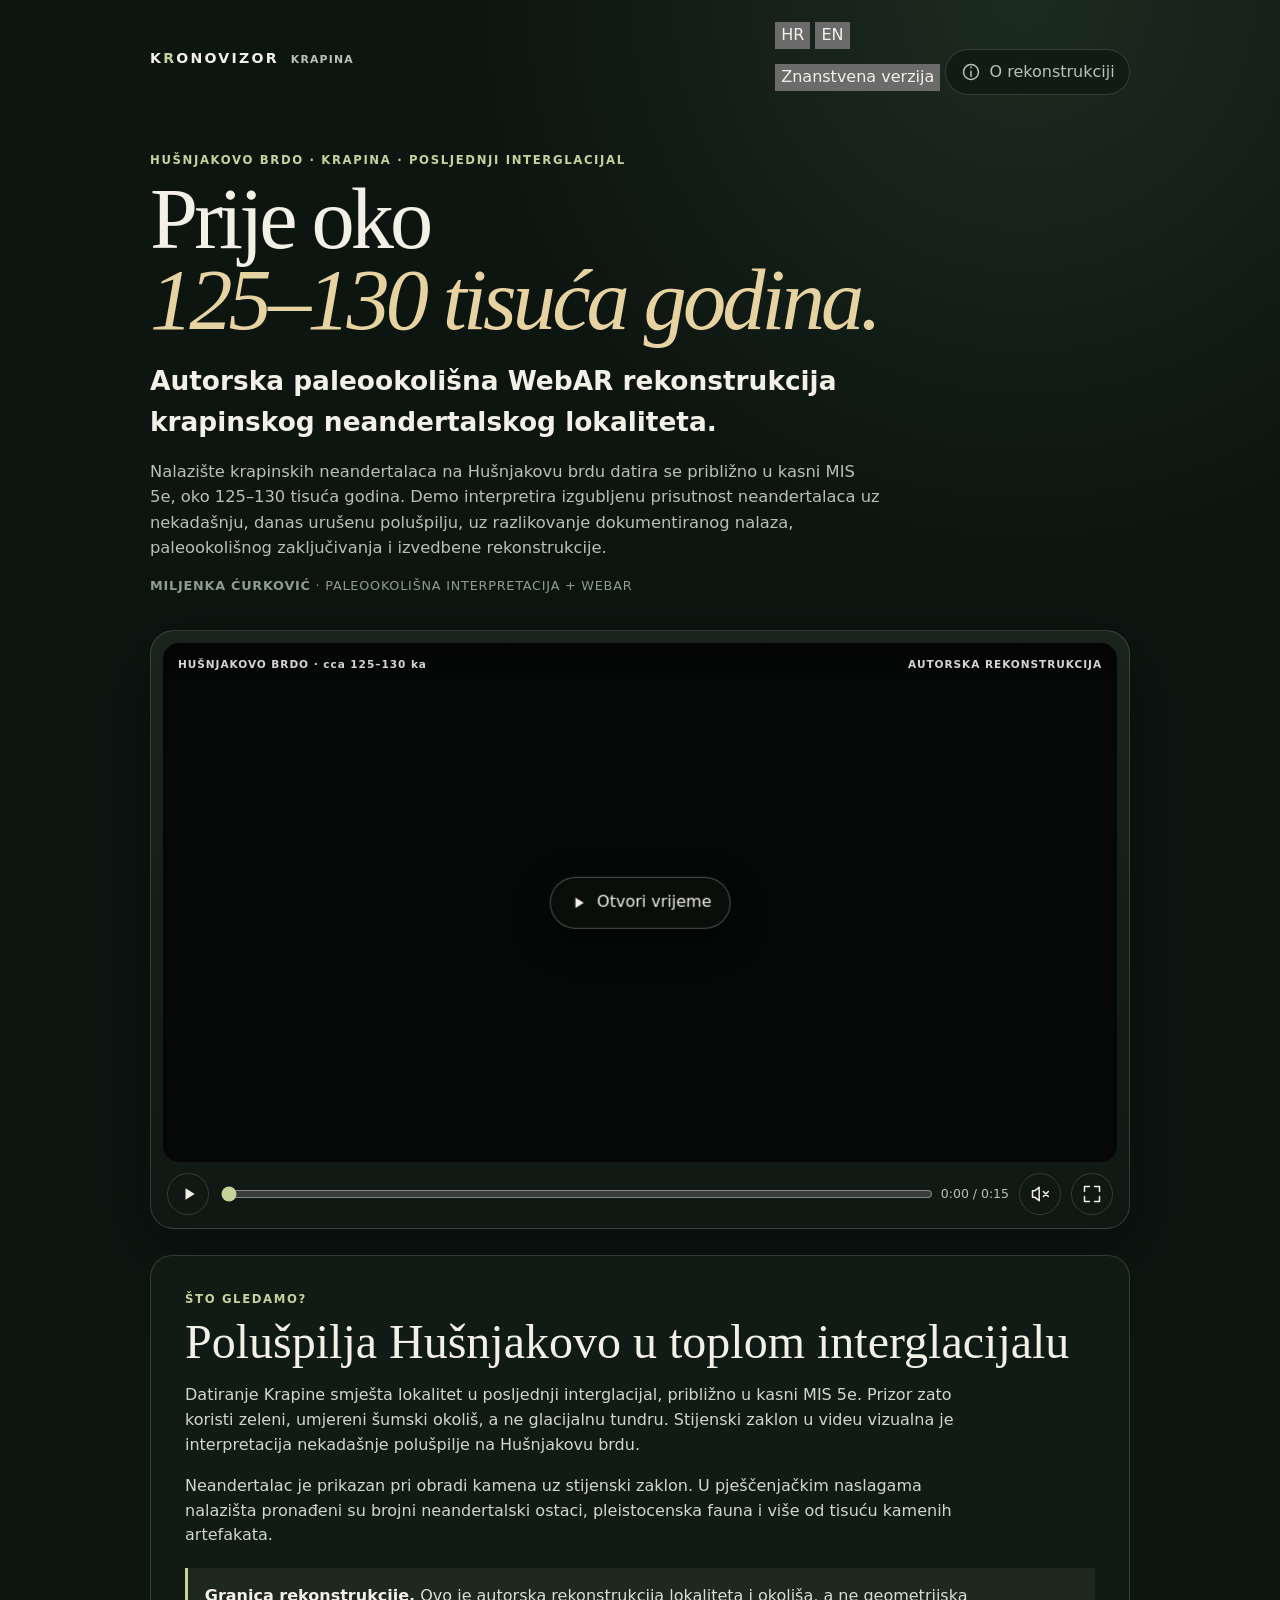
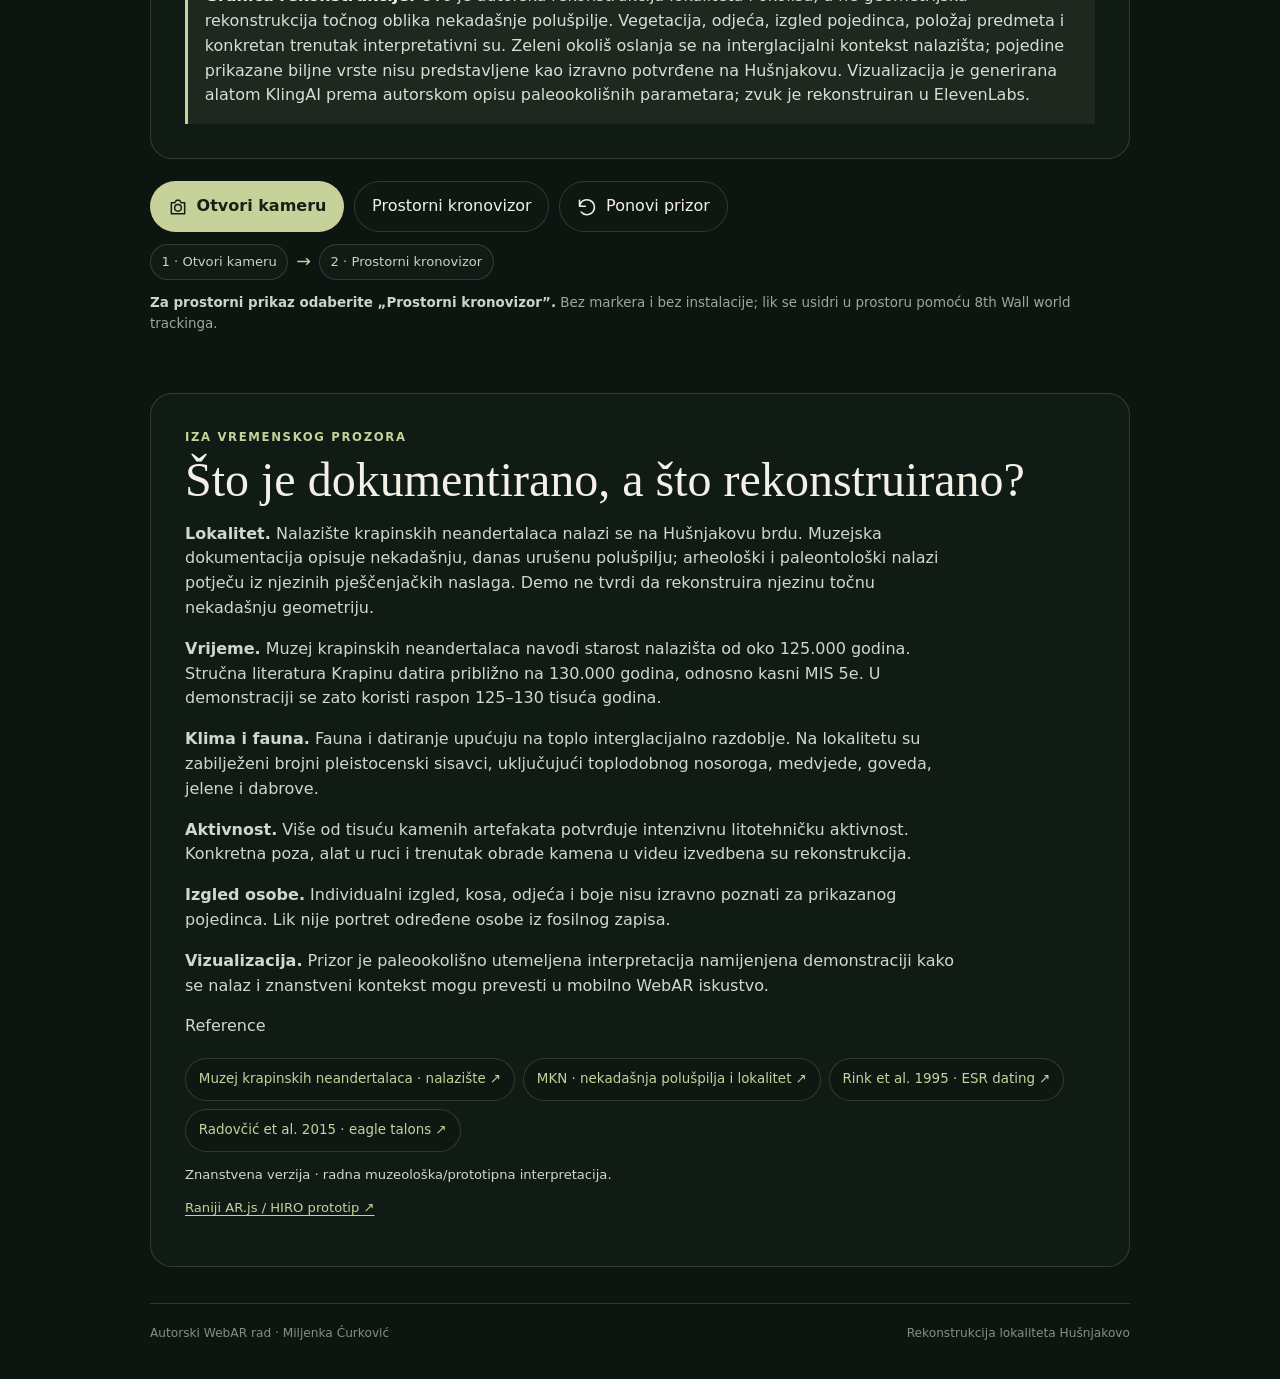
==== commit 614d725d: "Align Krapina demo with bilingual visitor-scientific museum UI" ====
--- a/index.html
+++ b/index.html
@@ -6,8 +6,9 @@
   <meta name="theme-color" content="#121b16">
   <meta name="description" content="WebAR rekonstrukcija nekadašnje polušpilje Hušnjakovo brdo u Krapini prije oko 125–130 tisuća godina, tijekom toplog posljednjeg interglacijala.">
   <title>Krapinski neandertalac · Kronovizor</title>
-  <link rel="stylesheet" href="./styles.css?v=4">
+  <link rel="stylesheet" href="./styles.css?v=5">
   <script defer src="./app.js?v=3"></script>
+  <script defer src="./krapina-ui.js?v=1"></script>
 </head>
 <body>
   <svg xmlns="http://www.w3.org/2000/svg" class="icon-defs" aria-hidden="true"><defs>
@@ -27,28 +28,37 @@
 
     <div id="page">
       <header class="topbar">
-        <a class="wordmark" href="./" aria-label="Kronovizor, početak">K<span>R</span>ONOVIZOR<span class="brand-line">KRAPINA</span></a>
-        <button id="aboutButton" class="quiet" type="button"><svg><use href="#i-info"/></svg><span>O rekonstrukciji</span></button>
+        <a class="wordmark" href="./" aria-label="Kronovizor, početak">K<span>R</span>ONOVIZOR<span class="brand-line" data-i18n="brand">KRAPINA</span></a>
+        <div class="top-actions">
+          <div class="switcher" role="group" aria-label="Language">
+            <button type="button" class="switch-btn is-active" data-lang="hr">HR</button>
+            <button type="button" class="switch-btn" data-lang="en">EN</button>
+          </div>
+          <button id="modeToggle" class="mode-toggle is-scientific" type="button" role="switch" aria-checked="true">
+            <span class="mode-track"><span class="mode-knob"></span></span>
+            <span id="modeLabel">Znanstvena verzija</span>
+          </button>
+          <button id="aboutButton" class="quiet" type="button"><svg><use href="#i-info"/></svg><span data-i18n="aboutButton">O rekonstrukciji</span></button>
+        </div>
       </header>
 
       <main>
         <section class="intro">
-          <p class="eyebrow">HUŠNJAKOVO BRDO · KRAPINA · POSLJEDNJI INTERGLACIJAL</p>
-          <h1>Prije oko <em>125–130 tisuća godina.</em></h1>
-          <p class="lead">Autorska rekonstrukcija nekadašnje polušpilje na Hušnjakovu brdu.</p>
-          <p class="context">Krapinski neandertalci živjeli su tijekom toplog interglacijalnog razdoblja. Ovaj WebAR prizor interpretira njihov boravak uz nekadašnju, danas urušenu polušpilju na Hušnjakovu brdu. Fauna nalazišta — među ostalim toplodobni nosorog, jeleni, goveda i medvjedi — pripada okolišu drukčijem od stereotipne slike neandertalca u snijegu.</p>
-          <p class="source-line"><strong>Autorski rad · Miljenka Ćurković</strong> · paleookolišna WebAR rekonstrukcija</p>
+          <p class="eyebrow" data-i18n="eyebrow">HUŠNJAKOVO BRDO · KRAPINA · POSLJEDNJI INTERGLACIJAL</p>
+          <h1 data-i18n-html="title">Prije oko <em>125–130 tisuća godina.</em></h1>
+          <p class="lead" data-i18n="lead">Autorska paleookolišna WebAR rekonstrukcija krapinskog neandertalskog lokaliteta.</p>
+          <p id="context" class="context"></p>
+          <p class="source-line"><strong>Miljenka Ćurković</strong> · <span data-i18n="sourceLine">paleookolišna interpretacija + WebAR</span></p>
         </section>
 
         <section class="viewer" aria-label="Rekonstrukcijski prizor">
           <div class="media-frame">
             <video id="storyVideo" playsinline webkit-playsinline preload="metadata" aria-label="Rekonstrukcijski prizor krapinskog neandertalca uz stijenski zaklon">
               <source src="./assets/krapina-neandertalac-15s.mp4?v=20260911" type="video/mp4">
-              Vaš preglednik ne može prikazati video. <a href="./assets/krapina-neandertalac-15s.mp4">Otvorite snimku.</a>
             </video>
-            <div class="frame-top"><span>HUŠNJAKOVO BRDO · cca 125–130 ka</span><span>AUTORSKA REKONSTRUKCIJA</span></div>
-            <button id="bigPlay" class="big-play" type="button" aria-label="Pokreni prizor"><svg><use href="#i-play"/></svg><span>Otvori vrijeme</span></button>
-            <div id="loading" class="loading" hidden>Učitavam prizor…</div>
+            <div class="frame-top"><span data-i18n="frameLeft">HUŠNJAKOVO BRDO · cca 125–130 ka</span><span data-i18n="frameRight">AUTORSKA REKONSTRUKCIJA</span></div>
+            <button id="bigPlay" class="big-play" type="button" aria-label="Pokreni prizor"><svg><use href="#i-play"/></svg><span data-i18n="openTime">Otvori vrijeme</span></button>
+            <div id="loading" class="loading" hidden data-i18n="loading">Učitavam prizor…</div>
           </div>
 
           <div class="playback">
@@ -62,50 +72,48 @@
         </section>
 
         <section class="interpretation" aria-label="Interpretacija prizora">
-          <p class="eyebrow">ŠTO GLEDAMO?</p>
-          <h2>Polušpilja Hušnjakovo u toplom interglacijalu</h2>
-          <p>Datiranje Krapine smješta lokalitet u posljednji interglacijal, približno u kasni MIS 5e. Prizor zato koristi zeleni, umjereni šumski okoliš, a ne glacijalnu tundru. Stijenski zaklon u videu vizualna je interpretacija nekadašnje polušpilje na Hušnjakovu brdu.</p>
-          <p>Neandertalac je prikazan pri obradi kamena uz stijenski zaklon. U pješčenjačkim naslagama nalazišta pronađeni su brojni neandertalski ostaci, pleistocenska fauna i više od tisuću kamenih artefakata.</p>
-          <div class="callout"><strong>Granica rekonstrukcije.</strong> Ovo je autorska rekonstrukcija lokaliteta i okoliša, a ne geometrijska rekonstrukcija točnog oblika nekadašnje polušpilje. Vegetacija, odjeća, izgled pojedinca, položaj predmeta i konkretan trenutak prikazani u videu interpretativni su. Zeleni okoliš oslanja se na interglacijalni kontekst nalazišta; video ne tvrdi da su pojedine prikazane biljne vrste potvrđene na Hušnjakovu. Vizualizacija je generirana alatom KlingAI na temelju autorskog opisa paleookolišnih parametara i prompta izvedenog iz muzejske i stručne literature. Zvuk je rekonstruiran u ElevenLabs. Odabir sadržaja, interpretacija i epistemološke ograde su autorske.</div>
+          <p class="eyebrow" data-i18n="whatEyebrow">ŠTO GLEDAMO?</p>
+          <h2 id="whatTitle"></h2>
+          <div id="interpretationCopy"></div>
         </section>
 
         <div class="actions">
-          <button id="enterAR" class="primary" type="button"><svg><use href="#i-camera"/></svg><span>Otvori kameru</span></button>
-          <a id="spatialLink" class="secondary" href="./spatial-v2.html">Prostorni kronovizor</a>
-          <button id="replay" class="secondary" type="button"><svg><use href="#i-reset"/></svg><span>Ponovi prizor</span></button>
+          <button id="enterAR" class="primary" type="button"><svg><use href="#i-camera"/></svg><span data-i18n="openCamera">Otvori kameru</span></button>
+          <a id="spatialLink" class="secondary" href="./spatial-v2.html" data-i18n="spatial">Prostorni kronovizor</a>
+          <button id="replay" class="secondary" type="button"><svg><use href="#i-reset"/></svg><span data-i18n="replay">Ponovi prizor</span></button>
         </div>
         <div class="mode-guide" aria-label="Kako prijeći u prostorni prikaz">
-          <span class="guide-step">1 · Otvori kameru</span>
+          <span class="guide-step" data-i18n="guide1">1 · Otvori kameru</span>
           <span class="guide-arrow" aria-hidden="true">→</span>
-          <span class="guide-step">2 · Prostorni kronovizor</span>
+          <span class="guide-step" data-i18n="guide2">2 · Prostorni kronovizor</span>
         </div>
-        <p class="support-hint"><strong>Za prostorni prikaz pritisnite „Prostorni kronovizor” nakon otvaranja kamere.</strong> Bez markera i bez instalacije; vremenski prozor možete pomicati i povećavati.</p>
+        <p class="support-hint" data-i18n-html="support"></p>
         <p id="status" class="status" role="status" aria-live="polite"></p>
 
-        <section id="aboutPanel" class="about-panel" aria-labelledby="aboutTitle">
-          <p class="eyebrow">IZA VREMENSKOG PROZORA</p>
-          <h2 id="aboutTitle">Što je dokumentirano, a što rekonstruirano?</h2>
-          <p><strong>Lokalitet.</strong> Nalazište krapinskih neandertalaca nalazi se na Hušnjakovu brdu. Muzejska dokumentacija opisuje nekadašnji izgled danas urušene krapinske polušpilje; arheološki i paleontološki nalazi potječu iz njezinih pješčenjačkih naslaga. Demo interpretira taj lokalitet kao živi prostor neandertalaca, bez tvrdnje da rekonstruira njegovu točnu nekadašnju geometriju.</p>
-          <p><strong>Vrijeme.</strong> Muzej krapinskih neandertalaca navodi starost nalazišta od oko 125.000 godina. Stručna literatura Krapinu datira približno na 130.000 godina odnosno kasni MIS 5e. U demonstraciji se zato koristi raspon 125–130 tisuća godina.</p>
-          <p><strong>Klima i fauna.</strong> Fauna i datiranje upućuju na toplo interglacijalno razdoblje. Na lokalitetu su zabilježeni brojni pleistocenski sisavci, uključujući toplodobnog nosoroga, medvjede, goveda, jelene i dabrove.</p>
-          <p><strong>Vizualizacija.</strong> Prizor nije fotografska rekonstrukcija jednog točno dokumentiranog dana. To je paleookolišno utemeljena interpretacija namijenjena demonstraciji kako se nalaz i znanstveni kontekst mogu prevesti u mobilno WebAR iskustvo.</p>
-          <div class="sources">
-            <a href="https://mkn.mhz.hr/hr/o-muzeju/nalaziste/" target="_blank" rel="noopener noreferrer">Muzej krapinskih neandertalaca · nalazište ↗</a>
-            <a href="https://mkn.mhz.hr/hr/o-muzeju/arhitektura/" target="_blank" rel="noopener noreferrer">MKN · nekadašnja polušpilja i lokalitet ↗</a>
-            <a href="https://doi.org/10.1038/378024a0" target="_blank" rel="noopener noreferrer">Rink et al. 1995 · ESR datiranje Krapine ↗</a>
-            <a href="https://journals.plos.org/plosone/article?id=10.1371/journal.pone.0119802" target="_blank" rel="noopener noreferrer">Radovčić et al. 2015 · orlovske kandže kao nakit ↗</a>
+        <section id="aboutPanel" class="about-panel">
+          <p class="eyebrow" data-i18n="behindEyebrow">IZA VREMENSKOG PROZORA</p>
+          <h2 id="behindTitle"></h2>
+          <div id="aboutCopy"></div>
+          <div id="referenceBlock" class="references-wrap">
+            <p class="reference-heading" data-i18n="references">Reference</p>
+            <div class="sources">
+              <a href="https://mkn.mhz.hr/hr/o-muzeju/nalaziste/" target="_blank" rel="noopener noreferrer">Muzej krapinskih neandertalaca · nalazište ↗</a>
+              <a href="https://mkn.mhz.hr/hr/o-muzeju/arhitektura/" target="_blank" rel="noopener noreferrer">MKN · nekadašnja polušpilja i lokalitet ↗</a>
+              <a href="https://doi.org/10.1038/378024a0" target="_blank" rel="noopener noreferrer">Rink et al. 1995 · ESR dating ↗</a>
+              <a href="https://journals.plos.org/plosone/article?id=10.1371/journal.pone.0119802" target="_blank" rel="noopener noreferrer">Radovčić et al. 2015 · eagle talons ↗</a>
+            </div>
           </div>
-          <p class="detail-note">Koncept, interpretacija i WebAR demonstracija · neovisni autorski projekt.</p>
-          <p class="detail-note"><a href="./legacy-hiro.html">Raniji AR.js / HIRO prototip ↗</a></p>
+          <p id="dossierNote" class="detail-note"></p>
+          <p class="detail-note"><a href="./legacy-hiro.html" data-i18n="legacy">Raniji AR.js / HIRO prototip ↗</a></p>
         </section>
       </main>
 
-      <footer><span>Autorski WebAR rad · Miljenka Ćurković</span><span>Rekonstrukcija lokaliteta Hušnjakovo</span></footer>
+      <footer><span data-i18n="footer1">Autorski WebAR rad · Miljenka Ćurković</span><span data-i18n="footer2">Rekonstrukcija lokaliteta Hušnjakovo</span></footer>
     </div>
 
     <div id="arMode" class="ar-mode" hidden>
       <div class="ar-top">
-        <div><span class="eyebrow">AUTORSKA REKONSTRUKCIJA</span><p>Hušnjakovo brdo · prozor u posljednji interglacijal</p></div>
+        <div><span class="eyebrow" data-i18n="frameRight">AUTORSKA REKONSTRUKCIJA</span><p data-i18n="arTitle">Hušnjakovo brdo · prozor u posljednji interglacijal</p></div>
         <button id="exitAR" class="icon-button ar-close" type="button" aria-label="Zatvori kameru"><svg><use href="#i-close"/></svg></button>
       </div>
 
@@ -113,21 +121,21 @@
         <video id="arVideo" playsinline webkit-playsinline preload="metadata" muted>
           <source src="./assets/krapina-neandertalac-15s.mp4?v=20260911" type="video/mp4">
         </video>
-        <span class="portal-label">HUŠNJAKOVO BRDO · KRAPINA · cca 125–130 ka</span>
+        <span class="portal-label" data-i18n="frameLeft">HUŠNJAKOVO BRDO · cca 125–130 ka</span>
       </div>
 
       <div class="ar-bottom">
         <div class="ar-mode-switch">
-          <span>Vremenski prozor</span>
+          <span data-i18n="timeWindow">Vremenski prozor</span>
           <span aria-hidden="true">→</span>
-          <a href="./spatial-v2.html">Prostorni kronovizor</a>
+          <a id="arSpatialLink" href="./spatial-v2.html" data-i18n="spatial">Prostorni kronovizor</a>
         </div>
-        <p id="arPrompt" class="ar-prompt">Pomaknite vremenski prozor prstom. Za prostorni prikaz odaberite „Prostorni kronovizor”.</p>
+        <p id="arPrompt" class="ar-prompt" data-i18n="arPrompt">Pomaknite vremenski prozor prstom. Za prostorni prikaz odaberite „Prostorni kronovizor”.</p>
         <div class="ar-controls">
           <button id="arPlay" class="icon-button" type="button" aria-label="Pokreni"><svg><use href="#i-play"/></svg></button>
           <button id="arReplay" class="icon-button" type="button" aria-label="Ponovi"><svg><use href="#i-reset"/></svg></button>
           <button id="arSound" class="icon-button" type="button" aria-label="Uključi zvuk" aria-pressed="false"><svg><use href="#i-mute"/></svg></button>
-          <label class="scale-control">Veličina<input id="portalScale" type="range" min="0.55" max="1.45" step="0.05" value="1"></label>
+          <label class="scale-control"><span data-i18n="size">Veličina</span><input id="portalScale" type="range" min="0.55" max="1.45" step="0.05" value="1"></label>
         </div>
       </div>
     </div>
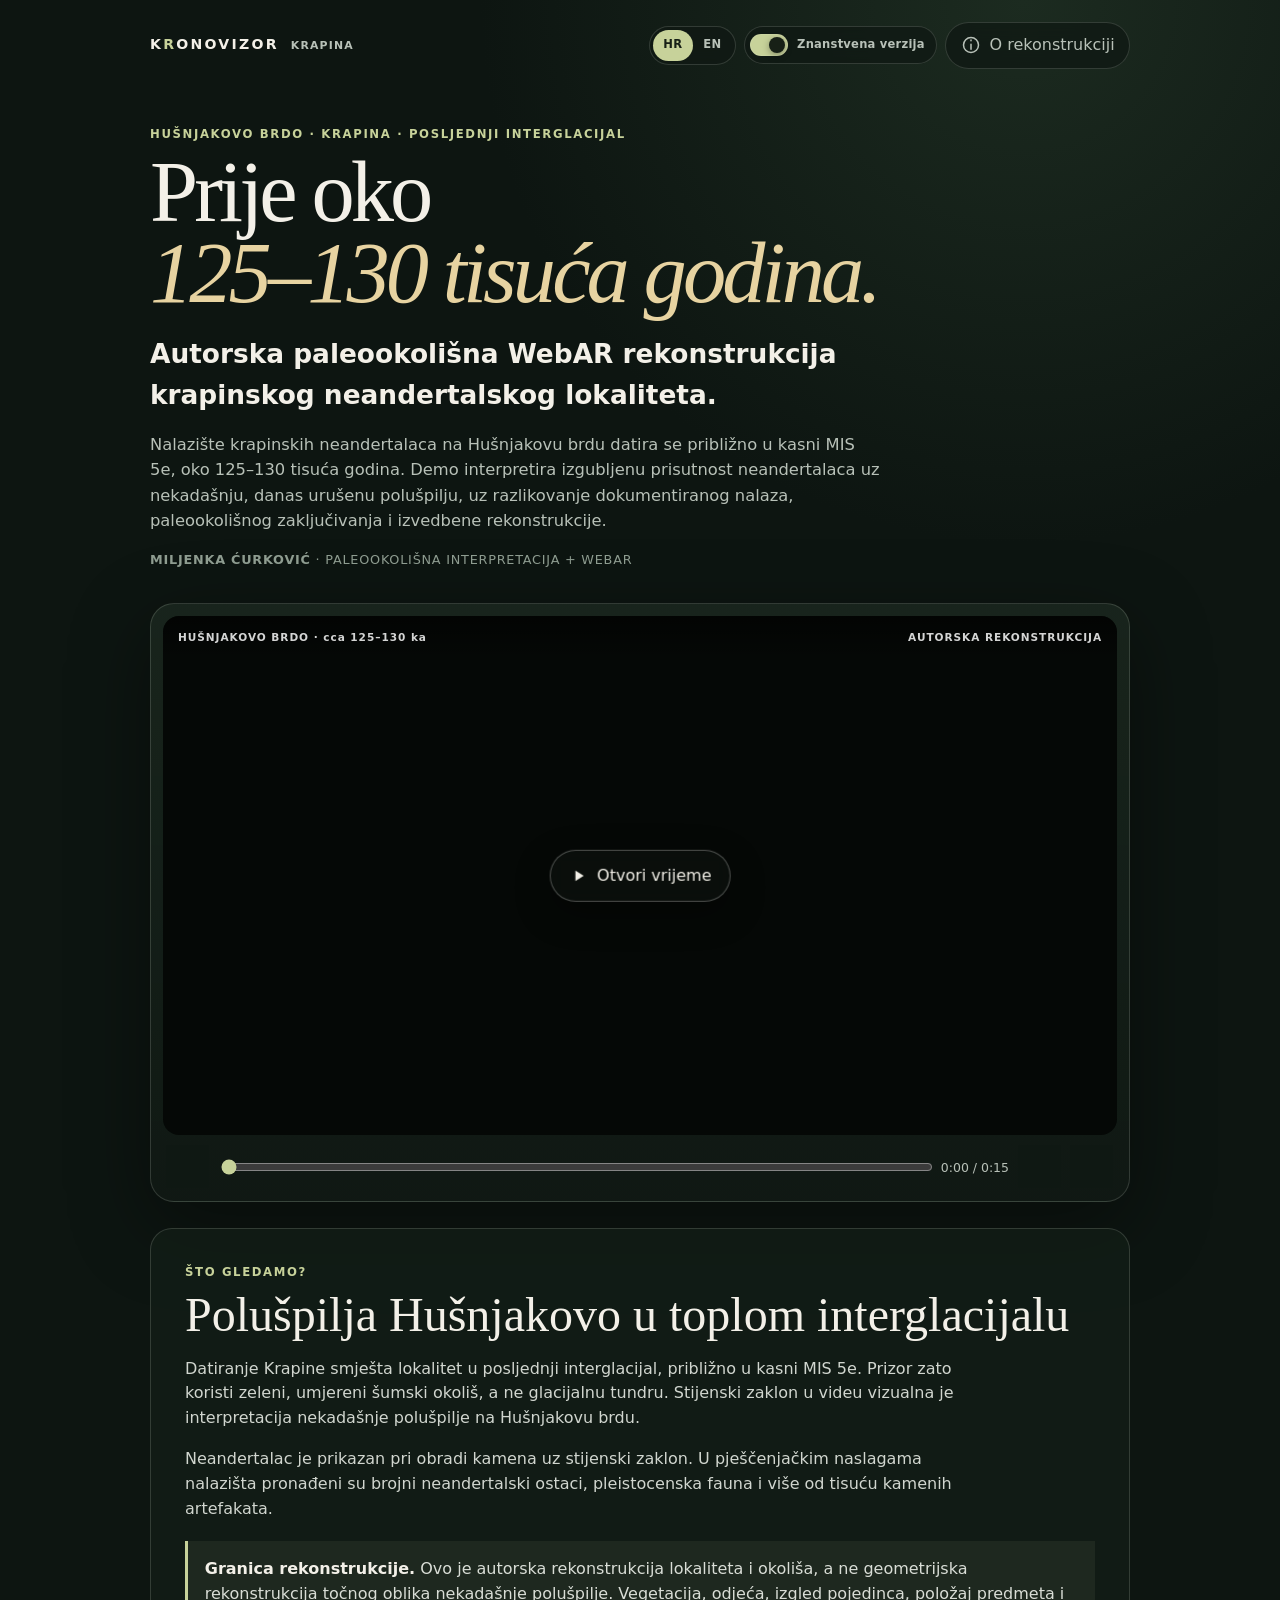
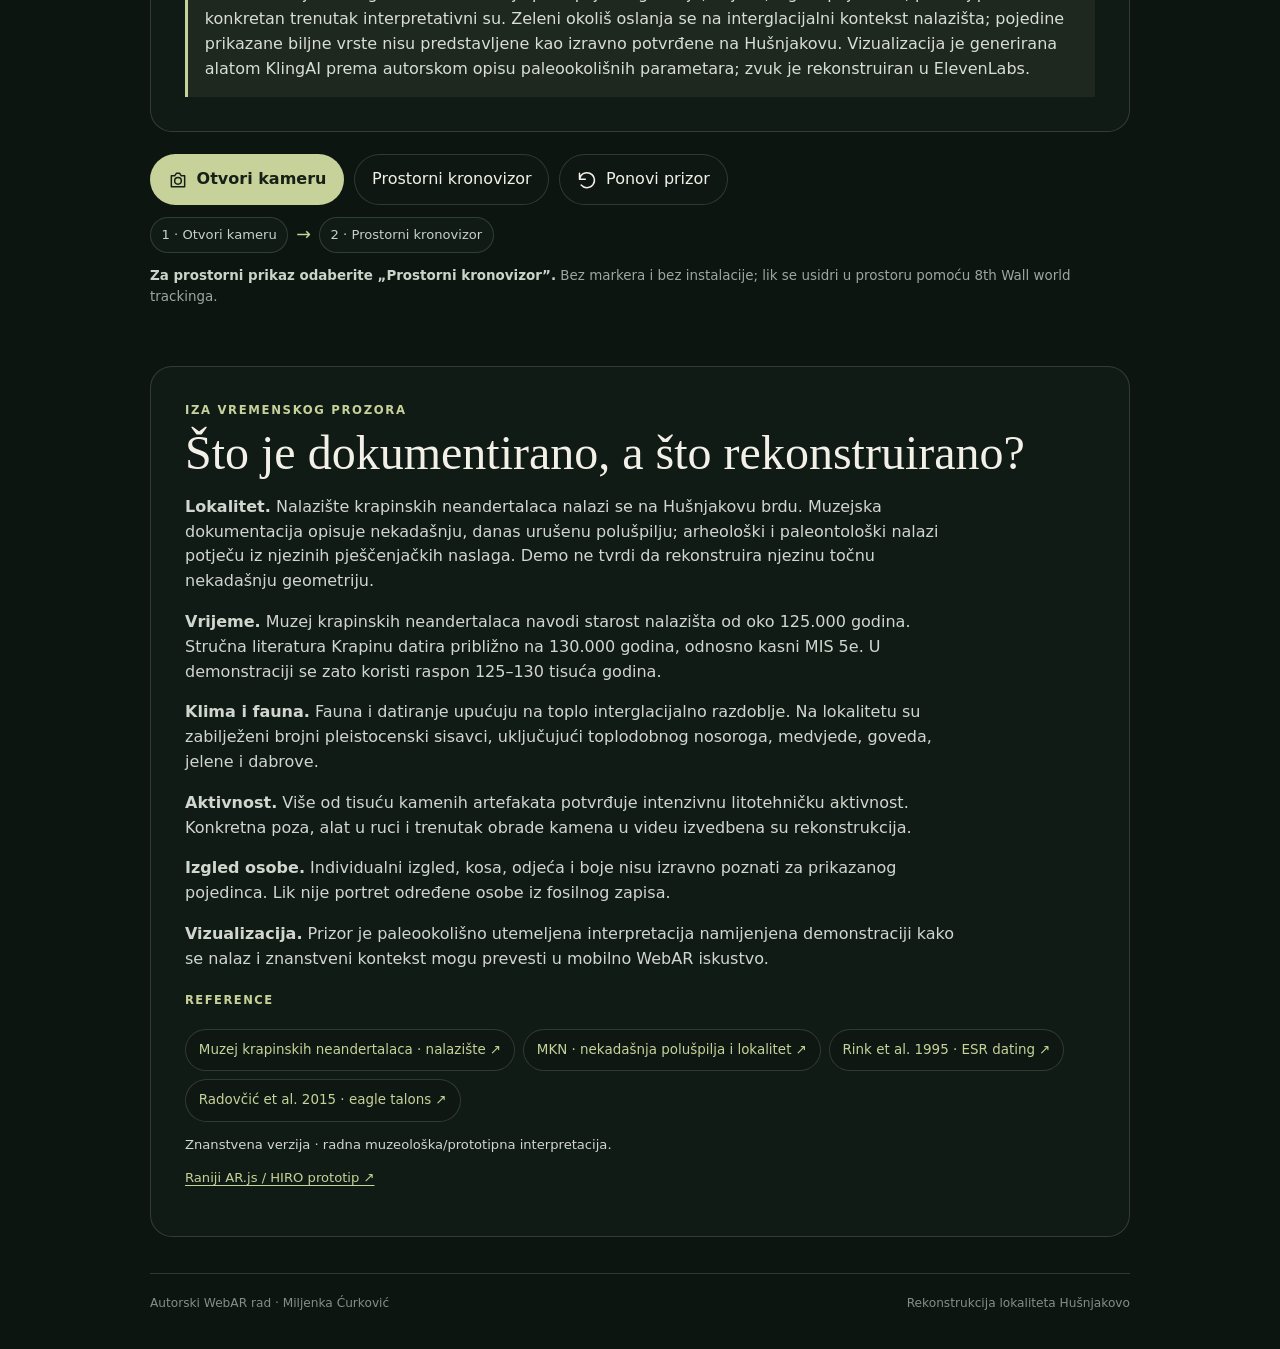
==== commit 3b9aa81a: "Load Krapina museum UI styles" ====
--- a/index.html
+++ b/index.html
@@ -7,6 +7,7 @@
   <meta name="description" content="WebAR rekonstrukcija nekadašnje polušpilje Hušnjakovo brdo u Krapini prije oko 125–130 tisuća godina, tijekom toplog posljednjeg interglacijala.">
   <title>Krapinski neandertalac · Kronovizor</title>
   <link rel="stylesheet" href="./styles.css?v=5">
+  <link rel="stylesheet" href="./krapina-ui.css?v=1">
   <script defer src="./app.js?v=3"></script>
   <script defer src="./krapina-ui.js?v=1"></script>
 </head>
--- a/krapina-ui.css
+++ b/krapina-ui.css
@@ -0,0 +1,14 @@
+.top-actions{display:flex;align-items:center;justify-content:flex-end;gap:8px;flex-wrap:wrap}
+.switcher{display:inline-flex;padding:3px;border:1px solid var(--line);border-radius:999px;background:rgba(16,25,20,.78);backdrop-filter:blur(10px)}
+.switch-btn{border:0;border-radius:999px;background:transparent;color:var(--muted);padding:.42rem .65rem;font-size:.72rem;font-weight:800;letter-spacing:.03em}
+.switch-btn.is-active{background:var(--accent);color:#172016}
+.mode-toggle{display:inline-flex;align-items:center;gap:.55rem;min-height:38px;padding:.28rem .72rem .28rem .34rem;border:1px solid var(--line);border-radius:999px;background:rgba(16,25,20,.78);color:var(--muted);backdrop-filter:blur(10px);font-size:.72rem;font-weight:800;letter-spacing:.02em}
+.mode-track{position:relative;display:inline-block;width:38px;height:22px;border-radius:999px;background:rgba(255,255,255,.15);box-shadow:inset 0 0 0 1px rgba(255,255,255,.08);transition:background .2s ease}
+.mode-knob{position:absolute;left:3px;top:3px;width:16px;height:16px;border-radius:50%;background:#e6eadf;box-shadow:0 2px 7px rgba(0,0,0,.35);transition:transform .2s ease}
+.mode-toggle.is-scientific .mode-track{background:var(--accent)}
+.mode-toggle.is-scientific .mode-knob{transform:translateX(16px);background:#172016}
+.mode-toggle:focus-visible,.switch-btn:focus-visible{outline:2px solid var(--accent2);outline-offset:2px}
+.references-wrap[hidden]{display:none!important}
+.reference-heading{margin:1.25rem 0 .35rem;font-size:.72rem;font-weight:800;letter-spacing:.13em;text-transform:uppercase;color:var(--accent)!important}
+@media(max-width:760px){.switch-btn,.mode-toggle{font-size:.68rem}}
+@media(max-width:620px){.topbar{align-items:flex-start;flex-direction:column;gap:10px}.top-actions{width:100%;justify-content:flex-start}.quiet span{display:none}.mode-toggle{max-width:100%}}
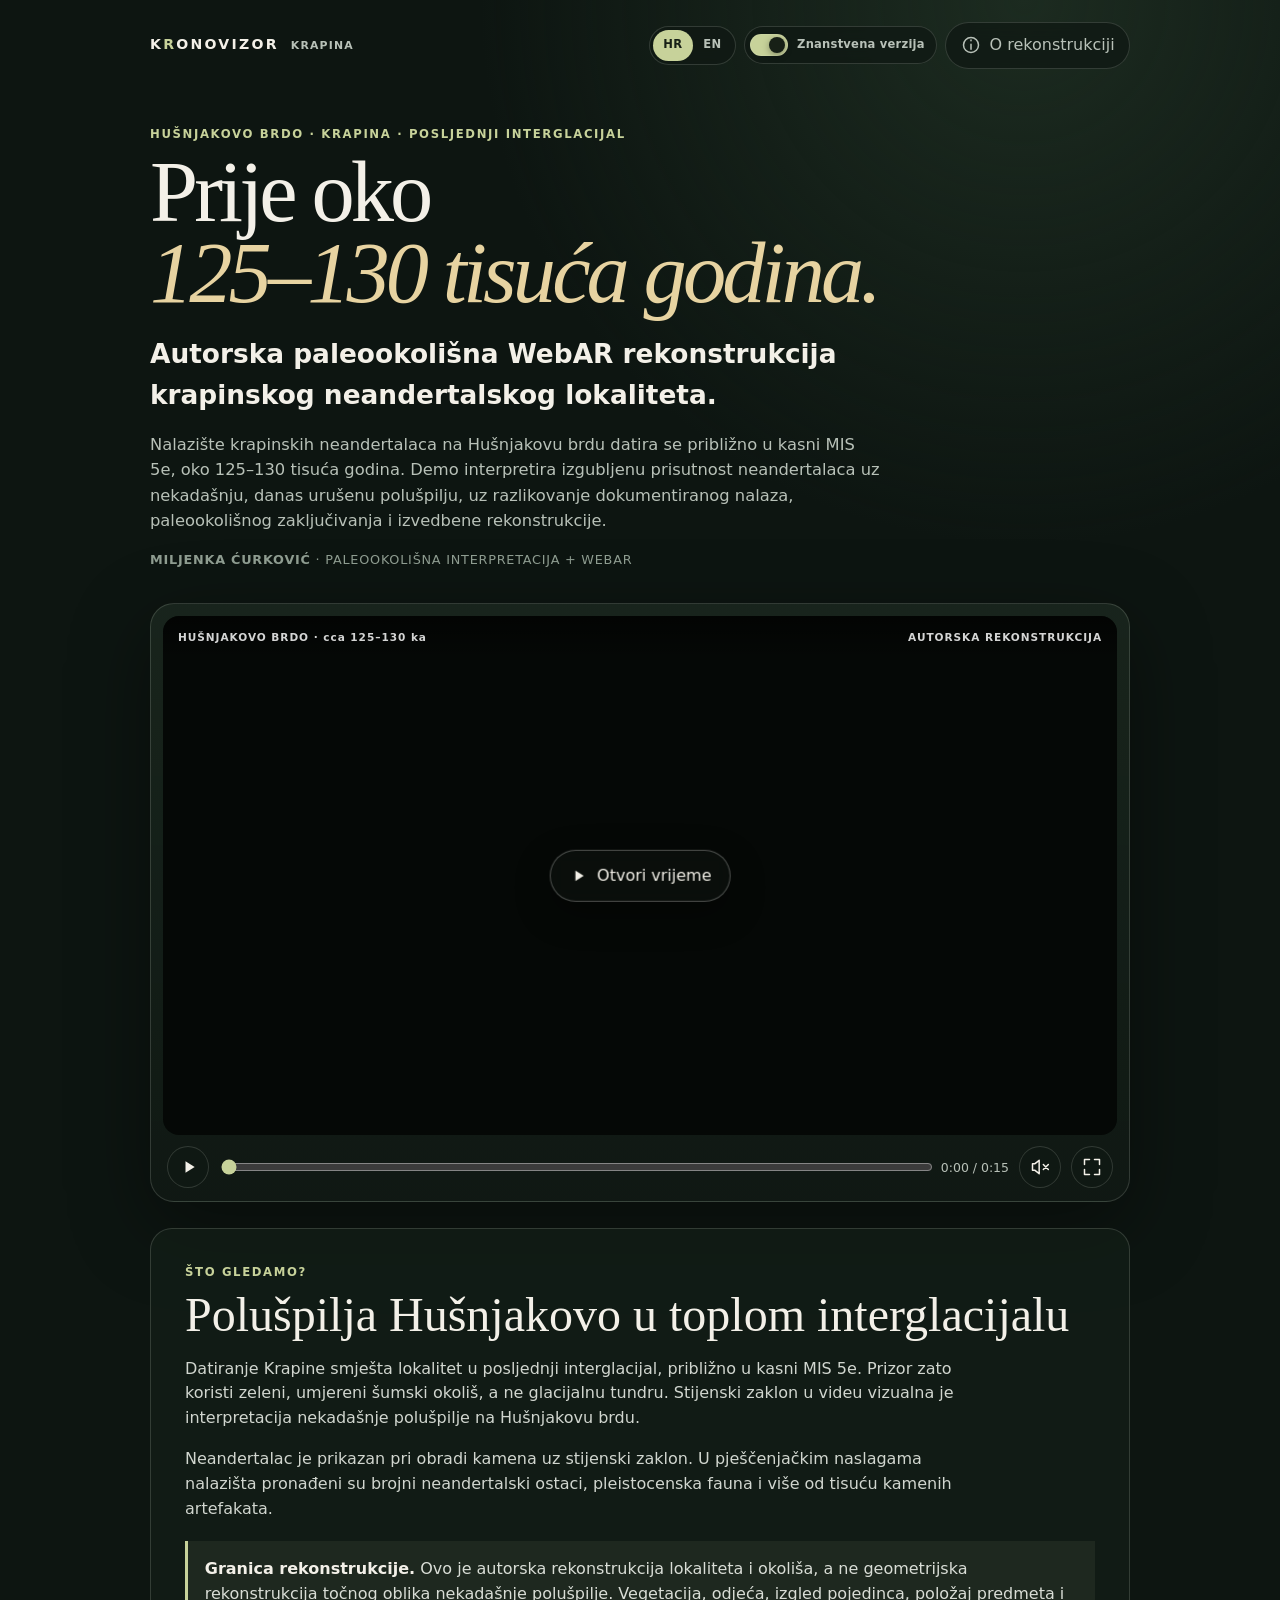
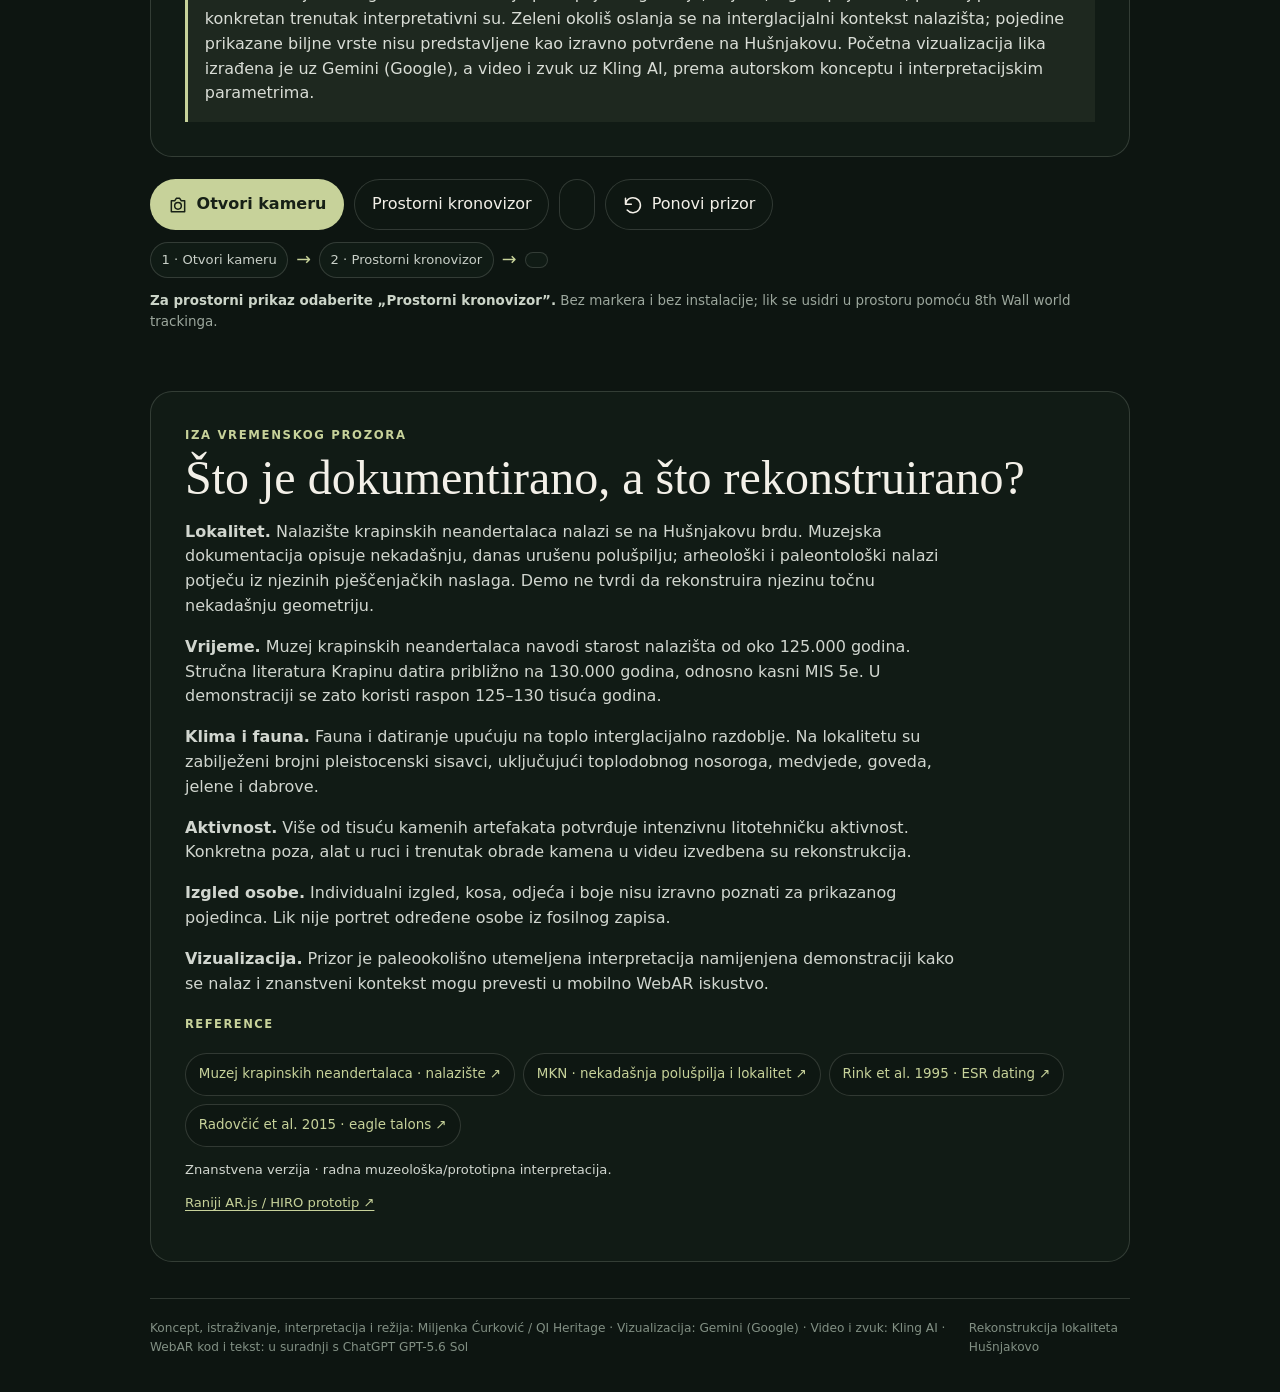
==== commit a6601e27: "Add Neanderthal environment option to public demo" ====
--- a/index.html
+++ b/index.html
@@ -9,7 +9,7 @@
   <link rel="stylesheet" href="./styles.css?v=5">
   <link rel="stylesheet" href="./krapina-ui.css?v=1">
   <script defer src="./app.js?v=3"></script>
-  <script defer src="./krapina-ui.js?v=1"></script>
+  <script defer src="./krapina-ui.js?v=2"></script>
 </head>
 <body>
   <svg xmlns="http://www.w3.org/2000/svg" class="icon-defs" aria-hidden="true"><defs>
@@ -81,12 +81,15 @@
         <div class="actions">
           <button id="enterAR" class="primary" type="button"><svg><use href="#i-camera"/></svg><span data-i18n="openCamera">Otvori kameru</span></button>
           <a id="spatialLink" class="secondary" href="./spatial-v2.html" data-i18n="spatial">Prostorni kronovizor</a>
+          <a id="environmentLink" class="secondary" href="./environment-v2.html" data-i18n="environment">Krapinski neandertalac u svom okolišu</a>
           <button id="replay" class="secondary" type="button"><svg><use href="#i-reset"/></svg><span data-i18n="replay">Ponovi prizor</span></button>
         </div>
         <div class="mode-guide" aria-label="Kako prijeći u prostorni prikaz">
           <span class="guide-step" data-i18n="guide1">1 · Otvori kameru</span>
           <span class="guide-arrow" aria-hidden="true">→</span>
           <span class="guide-step" data-i18n="guide2">2 · Prostorni kronovizor</span>
+          <span class="guide-arrow" aria-hidden="true">→</span>
+          <span class="guide-step" data-i18n="guide3">3 · Neandertalac u svom okolišu</span>
         </div>
         <p class="support-hint" data-i18n-html="support"></p>
         <p id="status" class="status" role="status" aria-live="polite"></p>
